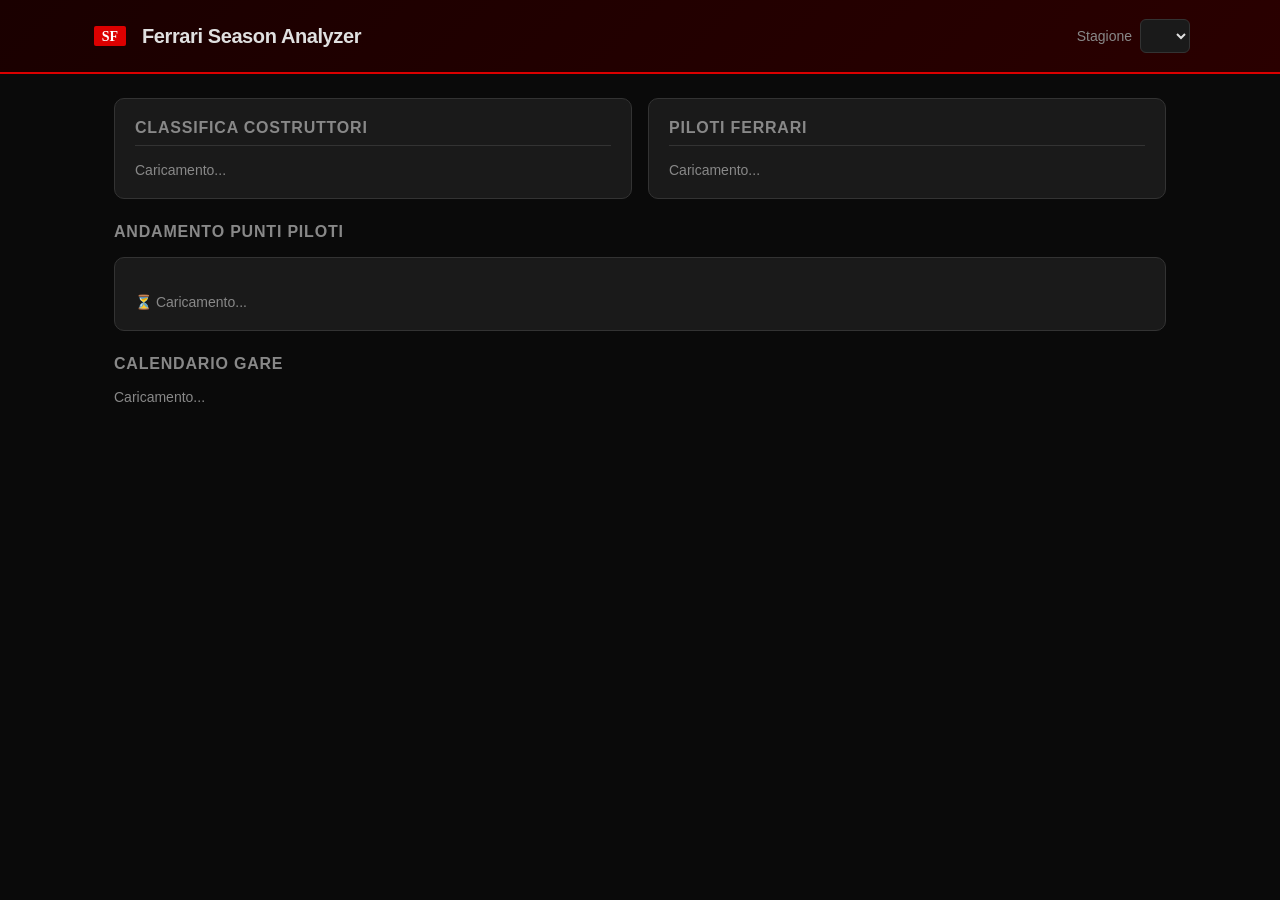
==== index.html @ 79edcafb "Add files via upload https://websim.com/@Vero2003/ferrari-season-analyzer-3" ====
<!DOCTYPE html>
<html lang="it">
<head>
<meta charset="UTF-8">
<meta name="viewport" content="width=device-width, initial-scale=1.0">
<title>Ferrari Season Analyzer</title>
<link rel="stylesheet" href="styles.css">
</head>
<body>

<header>
  <div class="header-content">
    <div class="logo">
      <svg viewBox="0 0 40 40" width="40" height="40">
        <rect x="4" y="10" width="32" height="20" rx="2" fill="#DC0000"/>
        <text x="20" y="25" text-anchor="middle" font-size="14" font-weight="bold" fill="#FFF" font-family="serif">SF</text>
      </svg>
      <h1>Ferrari Season Analyzer</h1>
    </div>
    <div class="year-selector">
      <label for="year">Stagione</label>
      <select id="year"></select>
    </div>
  </div>
</header>

<main>
  <section id="overview">
    <div class="card">
      <h2>Classifica Costruttori</h2>
      <div id="constructor-standings"><p class="loading">Caricamento...</p></div>
    </div>
    <div class="card">
      <h2>Piloti Ferrari</h2>
      <div id="ferrari-drivers"><p class="loading">Caricamento...</p></div>
    </div>
  </section>

  <section id="chart-section">
    <h2>Andamento Punti Piloti</h2>
    <div class="card chart-card">
      <div id="chart-legend"></div>
      <div id="points-chart"><p class="loading">⏳ Caricamento...</p></div>
    </div>
  </section>

  <section id="calendar">
    <h2>Calendario Gare</h2>
    <div id="race-list"><p class="loading">Caricamento...</p></div>
  </section>
</main>

<div id="modal" class="modal hidden">
  <div class="modal-content">
    <button class="modal-close" id="modal-close">&times;</button>
    <div id="modal-body"></div>
  </div>
</div>

<script type="module" src="app.js"></script>
</body>
</html>
---- styles.css ----
*, *::before, *::after {
  box-sizing: border-box;
  margin: 0;
  padding: 0;
}

:root {
  --ferrari-red: #DC0000;
  --ferrari-dark: #8B0000;
  --ferrari-gold: #FFD700;
  --bg: #0a0a0a;
  --bg-card: #1a1a1a;
  --bg-card-hover: #222;
  --text: #e0e0e0;
  --text-muted: #888;
  --border: #333;
}

body {
  font-family: -apple-system, BlinkMacSystemFont, 'Segoe UI', Roboto, sans-serif;
  background: var(--bg);
  color: var(--text);
  min-height: 100vh;
}

header {
  background: linear-gradient(135deg, #1a0000 0%, #2a0000 100%);
  border-bottom: 2px solid var(--ferrari-red);
  padding: 1rem 1.5rem;
  position: sticky;
  top: 0;
  z-index: 100;
}

.header-content {
  max-width: 1100px;
  margin: 0 auto;
  display: flex;
  align-items: center;
  justify-content: space-between;
  gap: 1rem;
}

.logo {
  display: flex;
  align-items: center;
  gap: 0.75rem;
}

.logo h1 {
  font-size: 1.25rem;
  font-weight: 700;
  letter-spacing: -0.02em;
}

.year-selector {
  display: flex;
  align-items: center;
  gap: 0.5rem;
}

.year-selector label {
  font-size: 0.875rem;
  color: var(--text-muted);
}

.year-selector select {
  background: var(--bg-card);
  color: var(--text);
  border: 1px solid var(--border);
  border-radius: 6px;
  padding: 0.4rem 1rem 0.4rem 0.75rem;
  font-size: 1rem;
  cursor: pointer;
  outline: none;
}

.year-selector select:focus {
  border-color: var(--ferrari-red);
}

main {
  max-width: 1100px;
  margin: 0 auto;
  padding: 1.5rem;
}

#overview {
  display: grid;
  grid-template-columns: 1fr 1fr;
  gap: 1rem;
  margin-bottom: 1.5rem;
}

.card {
  background: var(--bg-card);
  border: 1px solid var(--border);
  border-radius: 10px;
  padding: 1.25rem;
}

.card h2 {
  font-size: 1rem;
  font-weight: 600;
  color: var(--text-muted);
  text-transform: uppercase;
  letter-spacing: 0.05em;
  margin-bottom: 1rem;
  padding-bottom: 0.5rem;
  border-bottom: 1px solid var(--border);
}

.loading {
  color: var(--text-muted);
  font-size: 0.875rem;
}

.constructor-list {
  display: flex;
  flex-direction: column;
  gap: 0.4rem;
}

.constructor-row {
  display: flex;
  align-items: center;
  justify-content: space-between;
  padding: 0.4rem 0.5rem;
  border-radius: 6px;
  font-size: 0.875rem;
}

.constructor-row.ferrari {
  background: rgba(220, 0, 0, 0.12);
  border: 1px solid rgba(220, 0, 0, 0.3);
  font-weight: 600;
}

.constructor-pos {
  color: var(--text-muted);
  min-width: 1.5rem;
}

.constructor-name {
  flex: 1;
  margin-left: 0.5rem;
}

.constructor-pts {
  font-weight: 600;
  color: var(--ferrari-gold);
}

.driver-card {
  display: flex;
  align-items: center;
  gap: 0.75rem;
  padding: 0.75rem;
  background: rgba(220, 0, 0, 0.08);
  border: 1px solid rgba(220, 0, 0, 0.2);
  border-radius: 8px;
  margin-bottom: 0.5rem;
}

.driver-card:last-child {
  margin-bottom: 0;
}

.driver-number {
  width: 32px;
  height: 32px;
  display: flex;
  align-items: center;
  justify-content: center;
  background: var(--ferrari-red);
  color: #fff;
  font-weight: 700;
  font-size: 0.875rem;
  border-radius: 50%;
  flex-shrink: 0;
}

.driver-info {
  flex: 1;
}

.driver-name {
  font-weight: 600;
  font-size: 0.9375rem;
}

.driver-stat {
  font-size: 0.8125rem;
  color: var(--text-muted);
}

.driver-pts {
  font-weight: 700;
  color: var(--ferrari-gold);
  font-size: 1.125rem;
}

#chart-section {
  margin-bottom: 1.5rem;
}

#chart-section h2 {
  font-size: 1rem;
  font-weight: 600;
  color: var(--text-muted);
  text-transform: uppercase;
  letter-spacing: 0.05em;
  margin-bottom: 1rem;
}

.chart-card {
  overflow-x: auto;
}

#chart-legend {
  display: flex;
  flex-wrap: wrap;
  gap: 0.4rem 1.25rem;
  margin-bottom: 1rem;
}

.legend-item {
  display: inline-flex;
  align-items: center;
  gap: 0.45rem;
  font-size: 0.8125rem;
  white-space: nowrap;
}

.legend-swatch {
  width: 14px;
  height: 14px;
  border-radius: 3px;
  flex-shrink: 0;
}

.legend-name {
  font-weight: 600;
}

.legend-name.ferrari {
  color: var(--ferrari-gold);
}

.legend-pts {
  color: var(--text-muted);
  font-size: 0.75rem;
}

.chart {
  display: block;
  width: 100%;
  height: auto;
  min-width: 420px;
}

.grid-line {
  stroke: var(--border);
  stroke-width: 1;
  stroke-dasharray: 3 3;
}

.axis-line {
  stroke: var(--border);
  stroke-width: 1;
}

.axis-label {
  fill: var(--text-muted);
  font-size: 11px;
}

.line-ferrari {
  filter: drop-shadow(0 0 6px rgba(220, 0, 0, 0.45));
}

.chart-caption {
  font-size: 0.75rem;
  color: var(--text-muted);
  margin-top: 0.5rem;
}

#calendar h2 {
  font-size: 1rem;
  font-weight: 600;
  color: var(--text-muted);
  text-transform: uppercase;
  letter-spacing: 0.05em;
  margin-bottom: 1rem;
}

.race-grid {
  display: grid;
  grid-template-columns: repeat(auto-fill, minmax(320px, 1fr));
  gap: 0.75rem;
}

.race-card {
  background: var(--bg-card);
  border: 1px solid var(--border);
  border-radius: 10px;
  padding: 1rem;
  cursor: pointer;
  transition: all 0.15s ease;
}

.race-card:hover {
  background: var(--bg-card-hover);
  border-color: var(--ferrari-red);
  transform: translateY(-1px);
}

.race-card.race-past {
  border-left: 3px solid var(--ferrari-red);
}

.race-card.race-upcoming {
  opacity: 0.65;
  cursor: default;
}

.race-card.race-upcoming:hover {
  transform: none;
  border-color: var(--border);
}

.progress-bar-container {
  display: flex;
  align-items: center;
  gap: 0.75rem;
  margin-bottom: 1.25rem;
}

.progress-bar {
  flex: 1;
  height: 6px;
  background: var(--border);
  border-radius: 3px;
  overflow: hidden;
}

.progress-fill {
  height: 100%;
  background: var(--ferrari-red);
  border-radius: 3px;
  transition: width 0.3s ease;
}

.progress-label {
  font-size: 0.8125rem;
  color: var(--text-muted);
  white-space: nowrap;
  font-weight: 600;
}

.section-label {
  font-size: 0.9375rem;
  font-weight: 700;
  margin-bottom: 0.75rem;
  padding: 0.5rem 0.75rem;
  border-radius: 6px;
}

.section-past {
  color: #4ade80;
  background: rgba(74, 222, 128, 0.08);
}

.section-upcoming {
  color: var(--text-muted);
  background: rgba(136, 136, 136, 0.08);
}

.race-round {
  font-size: 0.75rem;
  color: var(--text-muted);
  font-weight: 600;
  text-transform: uppercase;
  letter-spacing: 0.05em;
}

.race-name {
  font-size: 1rem;
  font-weight: 600;
  margin: 0.25rem 0;
}

.race-location {
  font-size: 0.8125rem;
  color: var(--text-muted);
}

.race-date {
  font-size: 0.75rem;
  color: var(--text-muted);
  margin-top: 0.25rem;
}

.sprint-badge {
  display: inline-block;
  font-size: 0.625rem;
  font-weight: 700;
  text-transform: uppercase;
  letter-spacing: 0.08em;
  background: var(--ferrari-red);
  color: #fff;
  padding: 0.1rem 0.45rem;
  border-radius: 3px;
  margin-left: 0.4rem;
  vertical-align: middle;
}



/* Modal */
.modal {
  position: fixed;
  inset: 0;
  background: rgba(0, 0, 0, 0.8);
  display: flex;
  align-items: center;
  justify-content: center;
  z-index: 200;
  padding: 1rem;
}

.modal.hidden {
  display: none;
}

.modal-content {
  background: var(--bg-card);
  border: 1px solid var(--border);
  border-radius: 12px;
  max-width: 700px;
  width: 100%;
  max-height: 80vh;
  overflow-y: auto;
  padding: 1.5rem;
  position: relative;
}

.modal-close {
  position: absolute;
  top: 0.75rem;
  right: 1rem;
  background: none;
  border: none;
  color: var(--text-muted);
  font-size: 1.5rem;
  cursor: pointer;
  line-height: 1;
}

.modal-close:hover {
  color: var(--text);
}

.modal h2 {
  font-size: 1.25rem;
  margin-bottom: 0.25rem;
}

.modal .race-meta {
  font-size: 0.8125rem;
  color: var(--text-muted);
  margin-bottom: 1.25rem;
}

.session-tabs {
  display: flex;
  gap: 0.5rem;
  margin-bottom: 1rem;
  flex-wrap: wrap;
}

.session-tab {
  padding: 0.4rem 1rem;
  border: 1px solid var(--border);
  border-radius: 6px;
  background: transparent;
  color: var(--text-muted);
  cursor: pointer;
  font-size: 0.8125rem;
  transition: all 0.15s;
}

.session-tab:hover {
  border-color: var(--ferrari-red);
  color: var(--text);
}

.session-tab.active {
  background: var(--ferrari-red);
  border-color: var(--ferrari-red);
  color: #fff;
}

.result-table {
  width: 100%;
  border-collapse: collapse;
  font-size: 0.8125rem;
}

.result-table th {
  text-align: left;
  padding: 0.4rem 0.5rem;
  color: var(--text-muted);
  font-weight: 600;
  border-bottom: 1px solid var(--border);
}

.result-table td {
  padding: 0.4rem 0.5rem;
  border-bottom: 1px solid #222;
}

.result-table tr.ferrari-row {
  background: rgba(220, 0, 0, 0.1);
  font-weight: 600;
}

.result-table tr.ferrari-row td {
  border-bottom-color: rgba(220, 0, 0, 0.2);
}

.podium {
  color: var(--ferrari-gold);
  font-weight: 700;
}

.status-badge {
  font-weight: 700;
  font-size: 0.7rem;
  letter-spacing: 0.04em;
}

.status-dnf {
  color: #f87171;
}

.status-dsq {
  color: #fb923c;
}

.status-dns {
  color: #a78bfa;
}

.status-wdn {
  color: #a78bfa;
}

.status-exc {
  color: #fb923c;
}

@media (max-width: 700px) {
  .header-content {
    flex-direction: column;
    align-items: flex-start;
  }
  #overview {
    grid-template-columns: 1fr;
  }
  .race-grid {
    grid-template-columns: 1fr;
  }
}
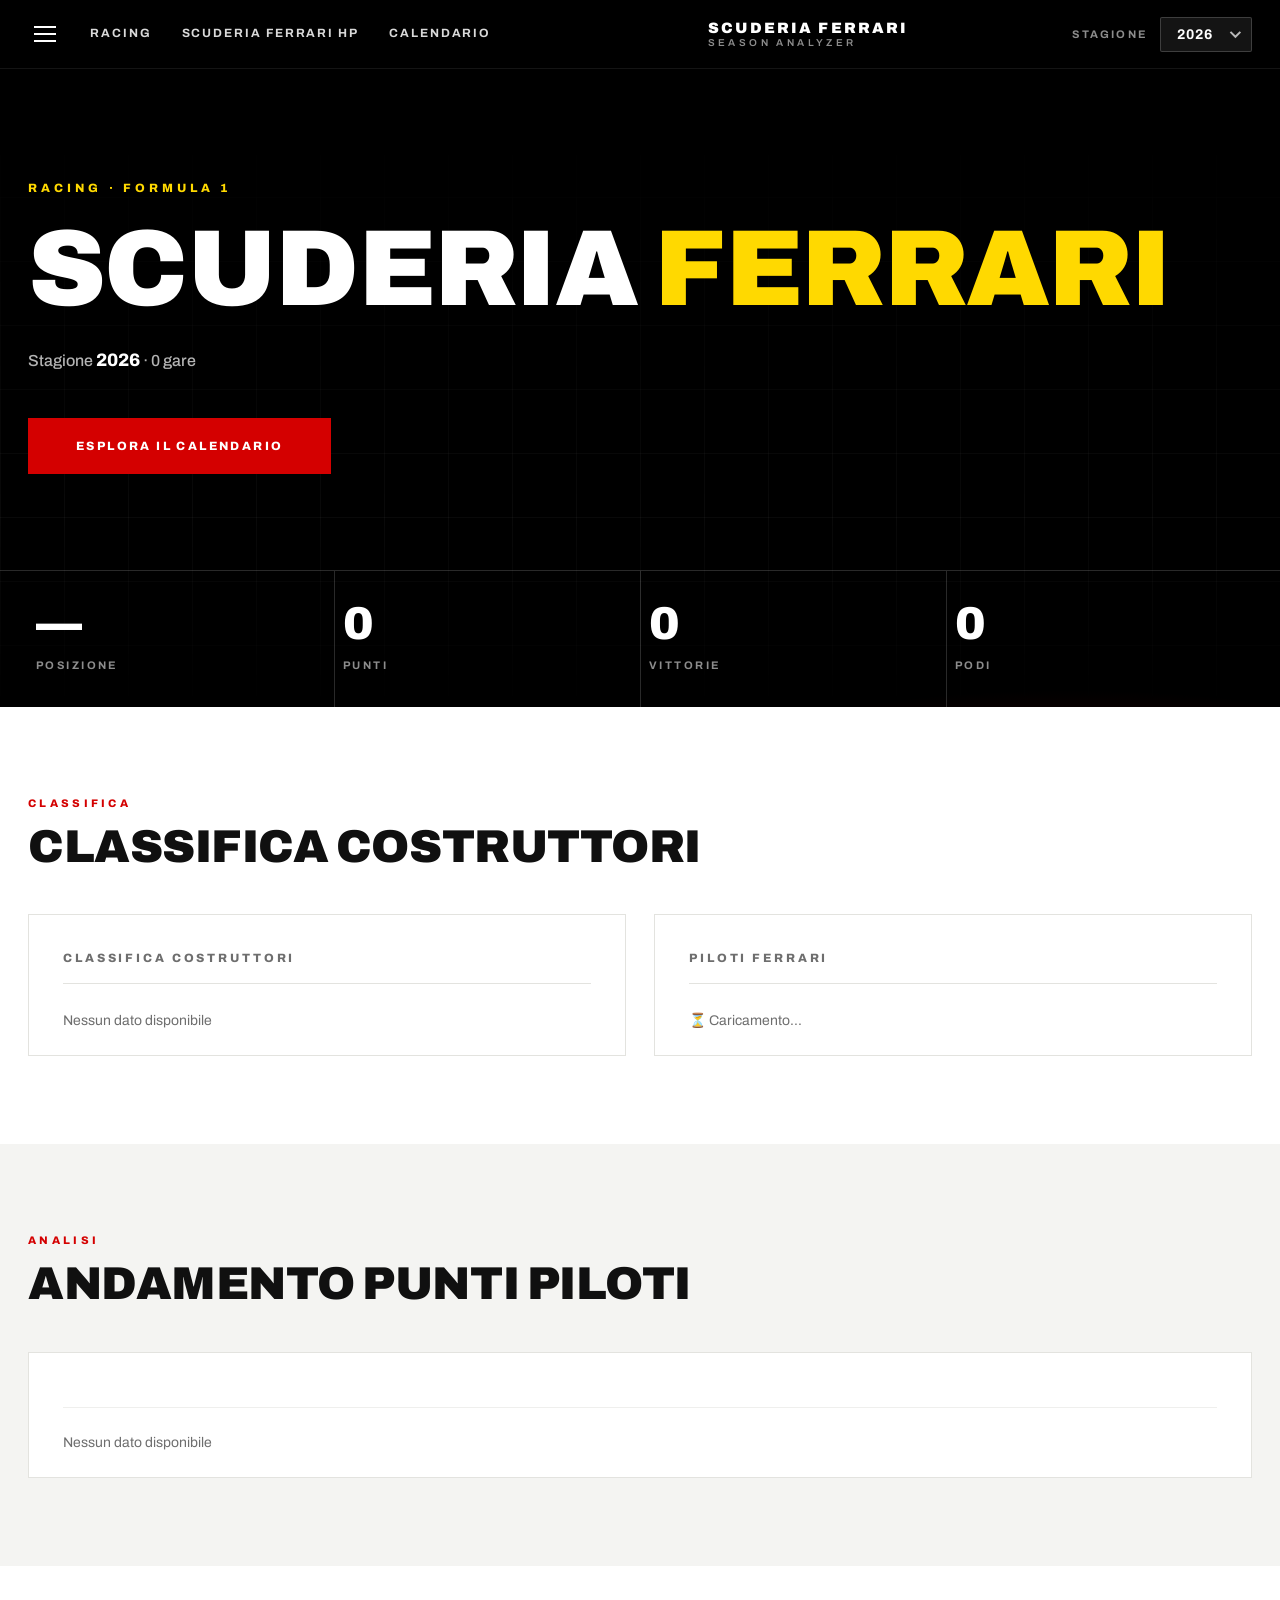
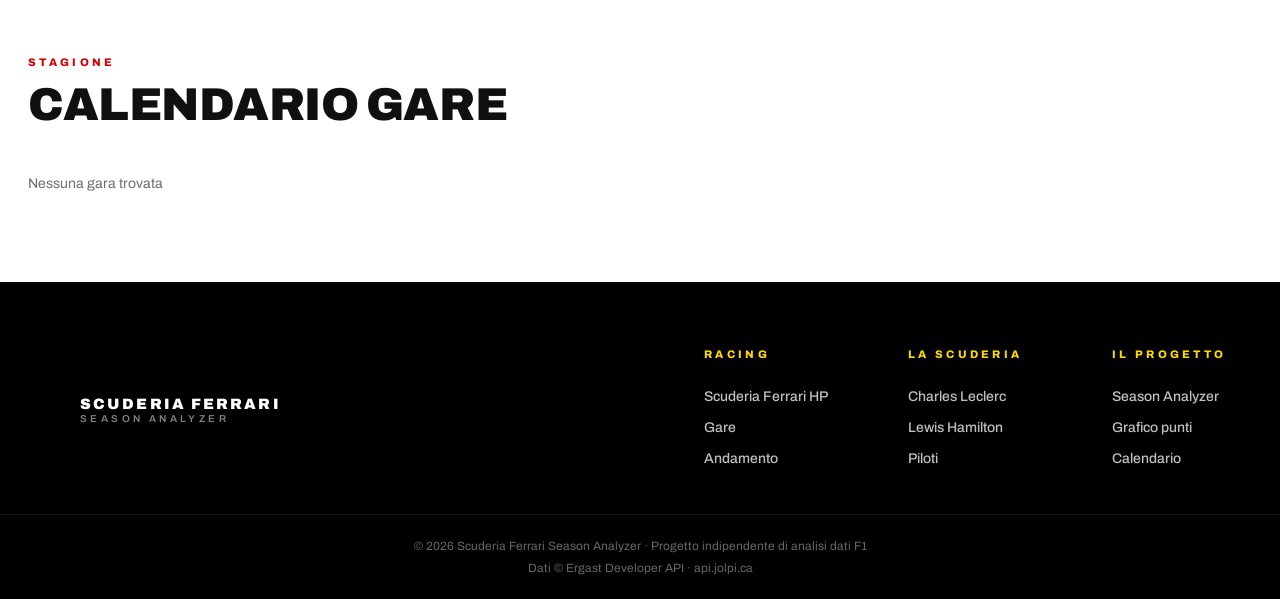
==== commit 5d6bee64: "reso simi al sito ufficiale ferrari - devo capire perchè non và il logo svg" ====
--- a/index.html
+++ b/index.html
@@ -1,54 +1,172 @@
 <!DOCTYPE html>
 <html lang="it">
 <head>
-<meta charset="UTF-8">
-<meta name="viewport" content="width=device-width, initial-scale=1.0">
-<title>Ferrari Season Analyzer</title>
-<link rel="stylesheet" href="styles.css">
+  <meta charset="UTF-8">
+  <meta name="viewport" content="width=device-width, initial-scale=1.0">
+  <title>Ferrari Season Analyzer</title>
+  <link rel="icon" type="image/svg+xml" href="assets/logo.svg">
+  <link rel="preconnect" href="https://fonts.googleapis.com">
+  <link rel="preconnect" href="https://fonts.gstatic.com" crossorigin>
+  <link href="https://fonts.googleapis.com/css2?family=Archivo:wght@400;500;600;700;800;900&display=swap" rel="stylesheet">
+  <link rel="stylesheet" href="styles.css">
 </head>
 <body>
 
-<header>
-  <div class="header-content">
-    <div class="logo">
-      <svg viewBox="0 0 40 40" width="40" height="40">
-        <rect x="4" y="10" width="32" height="20" rx="2" fill="#DC0000"/>
-        <text x="20" y="25" text-anchor="middle" font-size="14" font-weight="bold" fill="#FFF" font-family="serif">SF</text>
-      </svg>
-      <h1>Ferrari Season Analyzer</h1>
+<header class="site-header">
+  <div class="header-inner">
+    <button class="hamburger" id="menu-toggle" aria-label="Apri il menu" aria-expanded="false">
+      <span></span><span></span><span></span>
+    </button>
+
+    <nav class="nav-links" aria-label="Navigazione principale">
+      <a href="#standings" class="nav-link" data-mega="true">Racing</a>
+      <a href="#chart" class="nav-link">Scuderia Ferrari HP</a>
+      <a href="#calendar" class="nav-link">Calendario</a>
+    </nav>
+
+    <a class="brand" href="#top" aria-label="Ferrari Season Analyzer">
+      <span class="brand-shield">
+        <img src="assets/logo-white.svg" alt="">
+      </span>
+      <span class="brand-text">
+        <span class="brand-name">Scuderia Ferrari</span>
+        <span class="brand-sub">Season Analyzer</span>
+      </span>
+    </a>
+
+    <div class="header-actions">
+      <label class="year-select" for="year">
+        <span class="year-label">Stagione</span>
+        <span class="select-wrap">
+          <select id="year" aria-label="Seleziona la stagione"></select>
+        </span>
+      </label>
     </div>
-    <div class="year-selector">
-      <label for="year">Stagione</label>
-      <select id="year"></select>
+  </div>
+
+  <div class="mega-menu" id="mega-menu" aria-hidden="true">
+    <div class="mega-inner">
+      <div class="mega-col">
+        <h5 class="mega-title">Racing</h5>
+        <a href="#standings" class="mega-link">Scuderia Ferrari HP</a>
+        <a href="#standings" class="mega-link">Charles Leclerc</a>
+        <a href="#standings" class="mega-link">Lewis Hamilton</a>
+        <a href="#calendar" class="mega-link">Gare</a>
+        <a href="#chart" class="mega-link">Andamento punti</a>
+      </div>
+      <div class="mega-col">
+        <h5 class="mega-title">Analisi Stagione</h5>
+        <a href="#standings" class="mega-link">Classifica Costruttori</a>
+        <a href="#standings" class="mega-link">Piloti</a>
+        <a href="#chart" class="mega-link">Punti per round</a>
+        <a href="#calendar" class="mega-link">Calendario gare</a>
+      </div>
+      <div class="mega-col">
+        <h5 class="mega-title">La Scuderia</h5>
+        <a href="#top" class="mega-link">Storia</a>
+        <a href="#top" class="mega-link">News</a>
+        <a href="#top" class="mega-link">Media Gallery</a>
+        <a href="#top" class="mega-link">Partner</a>
+      </div>
     </div>
   </div>
 </header>
 
-<main>
-  <section id="overview">
-    <div class="card">
-      <h2>Classifica Costruttori</h2>
-      <div id="constructor-standings"><p class="loading">Caricamento...</p></div>
+<main id="top">
+  <section class="hero">
+    <div class="hero-bg" aria-hidden="true">
+      <div class="hero-glow"></div>
+      <div class="hero-grid"></div>
     </div>
-    <div class="card">
-      <h2>Piloti Ferrari</h2>
-      <div id="ferrari-drivers"><p class="loading">Caricamento...</p></div>
+    <div class="hero-content">
+      <p class="hero-pretitle">Racing · Formula 1</p>
+      <h1 class="hero-title">Scuderia <span class="hero-accent">Ferrari</span></h1>
+      <p class="hero-sub">Stagione <span id="hero-year">—</span><span id="hero-meta"></span></p>
+      <a href="#calendar" class="hero-cta">Esplora il calendario</a>
+    </div>
+    <div class="hero-stats" id="hero-stats"></div>
+  </section>
+
+  <section id="standings" class="section">
+    <div class="content">
+      <div class="section-head">
+        <p class="eyebrow">Classifica</p>
+        <h2>Classifica Costruttori</h2>
+      </div>
+      <div class="cards">
+        <div class="card">
+          <h3 class="card-title">Classifica Costruttori</h3>
+          <div id="constructor-standings"><p class="loading">Caricamento...</p></div>
+        </div>
+        <div class="card">
+          <h3 class="card-title">Piloti Ferrari</h3>
+          <div id="ferrari-drivers"><p class="loading">Caricamento...</p></div>
+        </div>
+      </div>
     </div>
   </section>
 
-  <section id="chart-section">
-    <h2>Andamento Punti Piloti</h2>
-    <div class="card chart-card">
-      <div id="chart-legend"></div>
-      <div id="points-chart"><p class="loading">⏳ Caricamento...</p></div>
+  <section id="chart" class="section section-alt">
+    <div class="content">
+      <div class="section-head">
+        <p class="eyebrow">Analisi</p>
+        <h2>Andamento Punti Piloti</h2>
+      </div>
+      <div class="card chart-card">
+        <div id="chart-legend"></div>
+        <div id="points-chart"><p class="loading">Caricamento...</p></div>
+      </div>
     </div>
   </section>
 
-  <section id="calendar">
-    <h2>Calendario Gare</h2>
-    <div id="race-list"><p class="loading">Caricamento...</p></div>
+  <section id="calendar" class="section">
+    <div class="content">
+      <div class="section-head">
+        <p class="eyebrow">Stagione</p>
+        <h2>Calendario Gare</h2>
+      </div>
+      <div id="race-list"><p class="loading">Caricamento...</p></div>
+    </div>
   </section>
 </main>
+
+<footer class="site-footer">
+  <div class="footer-inner">
+    <a class="footer-brand" href="#top" aria-label="Ferrari Season Analyzer">
+      <span class="brand-shield">
+        <img src="assets/logo-white.svg" alt="">
+      </span>
+      <span class="brand-text">
+        <span class="brand-name">Scuderia Ferrari</span>
+        <span class="brand-sub">Season Analyzer</span>
+      </span>
+    </a>
+    <div class="footer-cols">
+      <div class="footer-col">
+        <h5 class="footer-title">Racing</h5>
+        <a href="#standings" class="footer-link">Scuderia Ferrari HP</a>
+        <a href="#calendar" class="footer-link">Gare</a>
+        <a href="#chart" class="footer-link">Andamento</a>
+      </div>
+      <div class="footer-col">
+        <h5 class="footer-title">La Scuderia</h5>
+        <a href="#standings" class="footer-link">Charles Leclerc</a>
+        <a href="#standings" class="footer-link">Lewis Hamilton</a>
+        <a href="#standings" class="footer-link">Piloti</a>
+      </div>
+      <div class="footer-col">
+        <h5 class="footer-title">Il Progetto</h5>
+        <a href="#top" class="footer-link">Season Analyzer</a>
+        <a href="#chart" class="footer-link">Grafico punti</a>
+        <a href="#calendar" class="footer-link">Calendario</a>
+      </div>
+    </div>
+  </div>
+  <div class="footer-legal">
+    <p>© 2026 Scuderia Ferrari Season Analyzer · Progetto indipendente di analisi dati F1</p>
+    <p>Dati © Ergast Developer API · api.jolpi.ca</p>
+  </div>
+</footer>
 
 <div id="modal" class="modal hidden">
   <div class="modal-content">
--- a/styles.css
+++ b/styles.css
@@ -5,213 +5,608 @@
 }
 
 :root {
-  --ferrari-red: #DC0000;
-  --ferrari-dark: #8B0000;
-  --ferrari-gold: #FFD700;
-  --bg: #0a0a0a;
-  --bg-card: #1a1a1a;
-  --bg-card-hover: #222;
-  --text: #e0e0e0;
-  --text-muted: #888;
-  --border: #333;
+  --ferrari-red: #D40000;
+  --ferrari-red-dark: #A30000;
+  --ferrari-yellow: #FFD900;
+  --ferrari-gold: #C89700;
+  --ink: #101010;
+  --muted: #6E6E6E;
+  --border: #E3E3DF;
+  --border-soft: #EFEFED;
+  --bg: #FFFFFF;
+  --bg-soft: #F4F4F2;
+  --bg-dark: #000000;
+}
+
+html {
+  scroll-behavior: smooth;
 }
 
 body {
-  font-family: -apple-system, BlinkMacSystemFont, 'Segoe UI', Roboto, sans-serif;
+  font-family: 'Archivo', 'Helvetica Neue', Arial, sans-serif;
   background: var(--bg);
-  color: var(--text);
-  min-height: 100vh;
-}
-
-header {
-  background: linear-gradient(135deg, #1a0000 0%, #2a0000 100%);
-  border-bottom: 2px solid var(--ferrari-red);
-  padding: 1rem 1.5rem;
+  color: var(--ink);
+  line-height: 1.5;
+  -webkit-font-smoothing: antialiased;
+}
+
+section[id] {
+  scroll-margin-top: 76px;
+}
+
+a {
+  color: inherit;
+  text-decoration: none;
+}
+
+img {
+  max-width: 100%;
+  display: block;
+}
+
+/* ============ HEADER ============ */
+
+.site-header {
+  background: var(--bg-dark);
+  color: #fff;
   position: sticky;
   top: 0;
-  z-index: 100;
-}
-
-.header-content {
-  max-width: 1100px;
+  z-index: 500;
+  border-bottom: 1px solid rgba(255, 255, 255, 0.08);
+}
+
+.header-inner {
+  max-width: 1480px;
   margin: 0 auto;
-  display: flex;
-  align-items: center;
-  justify-content: space-between;
-  gap: 1rem;
-}
-
-.logo {
-  display: flex;
-  align-items: center;
-  gap: 0.75rem;
-}
-
-.logo h1 {
-  font-size: 1.25rem;
+  padding: 0 28px;
+  height: 68px;
+  display: flex;
+  align-items: center;
+  gap: 28px;
+}
+
+.hamburger {
+  display: flex;
+  flex-direction: column;
+  justify-content: center;
+  gap: 5px;
+  background: none;
+  border: 0;
+  cursor: pointer;
+  padding: 10px 6px;
+}
+
+.hamburger span {
+  display: block;
+  width: 22px;
+  height: 2px;
+  background: #fff;
+  transition: transform 0.2s ease, opacity 0.2s ease;
+}
+
+.hamburger:hover span {
+  background: var(--ferrari-yellow);
+}
+
+.hamburger.open span:nth-child(1) {
+  transform: translateY(7px) rotate(45deg);
+}
+
+.hamburger.open span:nth-child(2) {
+  opacity: 0;
+}
+
+.hamburger.open span:nth-child(3) {
+  transform: translateY(-7px) rotate(-45deg);
+}
+
+.nav-links {
+  display: flex;
+  gap: 30px;
+}
+
+.nav-link {
+  font-size: 12px;
   font-weight: 700;
-  letter-spacing: -0.02em;
-}
-
-.year-selector {
-  display: flex;
-  align-items: center;
-  gap: 0.5rem;
-}
-
-.year-selector label {
-  font-size: 0.875rem;
-  color: var(--text-muted);
-}
-
-.year-selector select {
-  background: var(--bg-card);
-  color: var(--text);
-  border: 1px solid var(--border);
-  border-radius: 6px;
-  padding: 0.4rem 1rem 0.4rem 0.75rem;
-  font-size: 1rem;
+  letter-spacing: 0.16em;
+  text-transform: uppercase;
+  color: rgba(255, 255, 255, 0.85);
+  padding: 8px 0;
+  border-bottom: 2px solid transparent;
+  transition: color 0.15s ease, border-color 0.15s ease;
+}
+
+.nav-link:hover {
+  color: var(--ferrari-yellow);
+}
+
+.brand {
+  flex: 1;
+  display: flex;
+  align-items: center;
+  justify-content: center;
+  gap: 14px;
+}
+
+.brand-shield {
+  display: inline-flex;
+  align-items: center;
+  justify-content: center;
+  width: 38px;
+  height: 54px;
+  flex-shrink: 0;
+}
+
+.brand-shield img {
+  width: 100%;
+  height: auto;
+}
+
+.brand-text {
+  display: flex;
+  flex-direction: column;
+  line-height: 1.1;
+}
+
+.brand-name {
+  font-size: 15px;
+  font-weight: 900;
+  letter-spacing: 0.14em;
+  text-transform: uppercase;
+}
+
+.brand-sub {
+  font-size: 10px;
+  font-weight: 600;
+  letter-spacing: 0.34em;
+  text-transform: uppercase;
+  color: rgba(255, 255, 255, 0.55);
+}
+
+.header-actions {
+  display: flex;
+  align-items: center;
+}
+
+.year-select {
+  display: flex;
+  align-items: center;
+  gap: 12px;
+}
+
+.year-label {
+  font-size: 11px;
+  font-weight: 700;
+  letter-spacing: 0.2em;
+  text-transform: uppercase;
+  color: rgba(255, 255, 255, 0.55);
+}
+
+.select-wrap {
+  position: relative;
+  display: flex;
+  align-items: center;
+}
+
+.select-wrap::after {
+  content: '';
+  position: absolute;
+  right: 14px;
+  width: 8px;
+  height: 8px;
+  border-right: 2px solid rgba(255, 255, 255, 0.7);
+  border-bottom: 2px solid rgba(255, 255, 255, 0.7);
+  transform: rotate(45deg) translateY(-2px);
+  pointer-events: none;
+}
+
+.year-select select {
+  appearance: none;
+  -webkit-appearance: none;
+  background: #141414;
+  color: #fff;
+  border: 1px solid rgba(255, 255, 255, 0.18);
+  border-radius: 2px;
+  padding: 9px 38px 9px 16px;
+  font-family: inherit;
+  font-size: 14px;
+  font-weight: 700;
+  letter-spacing: 0.06em;
   cursor: pointer;
   outline: none;
-}
-
-.year-selector select:focus {
+  transition: border-color 0.15s ease;
+}
+
+.year-select select:hover,
+.year-select select:focus {
   border-color: var(--ferrari-red);
 }
 
-main {
-  max-width: 1100px;
+.year-select option {
+  background: #141414;
+  color: #fff;
+}
+
+/* ============ MEGA MENU ============ */
+
+.mega-menu {
+  position: absolute;
+  top: 100%;
+  left: 0;
+  right: 0;
+  background: var(--bg-dark);
+  border-top: 1px solid rgba(255, 255, 255, 0.08);
+  display: none;
+  padding-bottom: 8px;
+}
+
+.mega-menu.open {
+  display: block;
+  animation: megaIn 0.18s ease;
+}
+
+@keyframes megaIn {
+  from { opacity: 0; transform: translateY(-6px); }
+  to   { opacity: 1; transform: translateY(0); }
+}
+
+.mega-inner {
+  max-width: 1480px;
   margin: 0 auto;
-  padding: 1.5rem;
-}
-
-#overview {
+  padding: 34px 28px 30px;
+  display: grid;
+  grid-template-columns: repeat(3, 1fr);
+  gap: 48px;
+}
+
+.mega-title {
+  font-size: 11px;
+  font-weight: 800;
+  letter-spacing: 0.3em;
+  text-transform: uppercase;
+  color: var(--ferrari-yellow);
+  margin-bottom: 18px;
+  padding-bottom: 12px;
+  border-bottom: 1px solid rgba(255, 255, 255, 0.12);
+}
+
+.mega-link {
+  display: block;
+  font-size: 15px;
+  font-weight: 600;
+  color: rgba(255, 255, 255, 0.82);
+  padding: 7px 0;
+  transition: color 0.15s ease, padding-left 0.15s ease;
+}
+
+.mega-link:hover {
+  color: var(--ferrari-red);
+  padding-left: 6px;
+}
+
+/* ============ HERO ============ */
+
+.hero {
+  position: relative;
+  background: var(--bg-dark);
+  color: #fff;
+  overflow: hidden;
+}
+
+.hero-bg {
+  position: absolute;
+  inset: 0;
+  pointer-events: none;
+}
+
+.hero-glow {
+  position: absolute;
+  left: -10%;
+  right: -10%;
+  bottom: -30%;
+  height: 80%;
+  background:
+          radial-gradient(ellipse 70% 90% at 78% 115%, rgba(212, 0, 0, 0.55), transparent 62%),
+          radial-gradient(ellipse 55% 70% at 20% 130%, rgba(212, 0, 0, 0.28), transparent 60%);
+}
+
+.hero-grid {
+  position: absolute;
+  inset: 0;
+  background-image:
+          linear-gradient(rgba(255, 255, 255, 0.035) 1px, transparent 1px),
+          linear-gradient(90deg, rgba(255, 255, 255, 0.035) 1px, transparent 1px);
+  background-size: 64px 64px;
+  mask-image: linear-gradient(to bottom, transparent 10%, #000 70%, transparent 100%);
+  -webkit-mask-image: linear-gradient(to bottom, transparent 10%, #000 70%, transparent 100%);
+}
+
+.hero-content {
+  position: relative;
+  max-width: 1480px;
+  margin: 0 auto;
+  padding: 110px 28px 96px;
+}
+
+.hero-pretitle {
+  font-size: 12px;
+  font-weight: 800;
+  letter-spacing: 0.34em;
+  text-transform: uppercase;
+  color: var(--ferrari-yellow);
+  margin-bottom: 22px;
+}
+
+.hero-title {
+  font-size: clamp(48px, 8.5vw, 108px);
+  font-weight: 900;
+  text-transform: uppercase;
+  letter-spacing: -0.015em;
+  line-height: 0.94;
+}
+
+.hero-accent {
+  color: var(--ferrari-yellow);
+}
+
+.hero-sub {
+  margin-top: 26px;
+  font-size: 16px;
+  font-weight: 500;
+  color: rgba(255, 255, 255, 0.7);
+}
+
+.hero-sub #hero-year {
+  color: #fff;
+  font-weight: 800;
+  font-size: 18px;
+}
+
+.hero-cta {
+  display: inline-block;
+  margin-top: 44px;
+  background: var(--ferrari-red);
+  color: #fff;
+  padding: 17px 46px;
+  font-size: 12px;
+  font-weight: 800;
+  letter-spacing: 0.2em;
+  text-transform: uppercase;
+  border: 2px solid var(--ferrari-red);
+  transition: background 0.18s ease, color 0.18s ease, border-color 0.18s ease;
+}
+
+.hero-cta:hover {
+  background: transparent;
+  color: var(--ferrari-red);
+}
+
+.hero-stats {
+  position: relative;
+  max-width: 1480px;
+  margin: 0 auto;
+  padding: 0 28px;
+  display: grid;
+  grid-template-columns: repeat(4, 1fr);
+  border-top: 1px solid rgba(255, 255, 255, 0.16);
+}
+
+.stat {
+  padding: 30px 8px 34px;
+}
+
+.stat + .stat {
+  border-left: 1px solid rgba(255, 255, 255, 0.16);
+}
+
+.stat-value {
+  font-size: clamp(30px, 3.6vw, 46px);
+  font-weight: 900;
+  letter-spacing: -0.02em;
+  line-height: 1;
+}
+
+.stat-label {
+  margin-top: 10px;
+  font-size: 11px;
+  font-weight: 700;
+  letter-spacing: 0.22em;
+  text-transform: uppercase;
+  color: rgba(255, 255, 255, 0.55);
+}
+
+/* ============ SECTIONS ============ */
+
+.section {
+  padding: 88px 0;
+}
+
+.section-alt {
+  background: var(--bg-soft);
+}
+
+.content {
+  max-width: 1480px;
+  margin: 0 auto;
+  padding: 0 28px;
+}
+
+.section-head {
+  margin-bottom: 44px;
+}
+
+.eyebrow {
+  font-size: 11px;
+  font-weight: 800;
+  letter-spacing: 0.3em;
+  text-transform: uppercase;
+  color: var(--ferrari-red);
+  margin-bottom: 12px;
+}
+
+.section-head h2 {
+  font-size: clamp(28px, 4vw, 46px);
+  font-weight: 900;
+  text-transform: uppercase;
+  letter-spacing: -0.01em;
+  line-height: 1.02;
+}
+
+.cards {
   display: grid;
   grid-template-columns: 1fr 1fr;
-  gap: 1rem;
-  margin-bottom: 1.5rem;
+  gap: 28px;
 }
 
 .card {
-  background: var(--bg-card);
+  background: var(--bg);
   border: 1px solid var(--border);
-  border-radius: 10px;
-  padding: 1.25rem;
-}
-
-.card h2 {
-  font-size: 1rem;
-  font-weight: 600;
-  color: var(--text-muted);
-  text-transform: uppercase;
-  letter-spacing: 0.05em;
-  margin-bottom: 1rem;
-  padding-bottom: 0.5rem;
+  padding: 34px 34px 24px;
+}
+
+.card-title {
+  font-size: 12px;
+  font-weight: 800;
+  letter-spacing: 0.24em;
+  text-transform: uppercase;
+  color: var(--muted);
+  margin-bottom: 26px;
+  padding-bottom: 16px;
   border-bottom: 1px solid var(--border);
 }
 
 .loading {
-  color: var(--text-muted);
-  font-size: 0.875rem;
-}
+  color: var(--muted);
+  font-size: 14px;
+}
+
+/* ============ CONSTRUCTOR STANDINGS ============ */
 
 .constructor-list {
   display: flex;
   flex-direction: column;
-  gap: 0.4rem;
 }
 
 .constructor-row {
   display: flex;
-  align-items: center;
-  justify-content: space-between;
-  padding: 0.4rem 0.5rem;
-  border-radius: 6px;
-  font-size: 0.875rem;
+  align-items: baseline;
+  gap: 18px;
+  padding: 13px 6px;
+  font-size: 15px;
+  border-bottom: 1px solid var(--border-soft);
+}
+
+.constructor-row:last-child {
+  border-bottom: 0;
 }
 
 .constructor-row.ferrari {
-  background: rgba(220, 0, 0, 0.12);
-  border: 1px solid rgba(220, 0, 0, 0.3);
-  font-weight: 600;
+  position: relative;
+  background: rgba(212, 0, 0, 0.05);
+  margin: 0 -34px;
+  padding: 13px 34px;
+  border-bottom: 1px solid rgba(212, 0, 0, 0.08);
+}
+
+.constructor-row.ferrari::before {
+  content: '';
+  position: absolute;
+  left: 0;
+  top: 0;
+  bottom: 0;
+  width: 3px;
+  background: var(--ferrari-red);
 }
 
 .constructor-pos {
-  color: var(--text-muted);
-  min-width: 1.5rem;
+  font-weight: 800;
+  color: var(--muted);
+  min-width: 30px;
+  font-size: 14px;
 }
 
 .constructor-name {
   flex: 1;
-  margin-left: 0.5rem;
+  font-weight: 600;
+}
+
+.constructor-row.ferrari .constructor-name {
+  font-weight: 800;
 }
 
 .constructor-pts {
-  font-weight: 600;
-  color: var(--ferrari-gold);
-}
+  font-weight: 800;
+  font-size: 16px;
+}
+
+.constructor-row.ferrari .constructor-pts {
+  color: var(--ferrari-red);
+}
+
+/* ============ FERRARI DRIVERS ============ */
 
 .driver-card {
   display: flex;
   align-items: center;
-  gap: 0.75rem;
-  padding: 0.75rem;
-  background: rgba(220, 0, 0, 0.08);
-  border: 1px solid rgba(220, 0, 0, 0.2);
-  border-radius: 8px;
-  margin-bottom: 0.5rem;
+  gap: 20px;
+  padding: 18px 6px;
+  border-bottom: 1px solid var(--border-soft);
 }
 
 .driver-card:last-child {
-  margin-bottom: 0;
+  border-bottom: 0;
 }
 
 .driver-number {
-  width: 32px;
-  height: 32px;
+  width: 50px;
+  height: 50px;
   display: flex;
   align-items: center;
   justify-content: center;
-  background: var(--ferrari-red);
-  color: #fff;
-  font-weight: 700;
-  font-size: 0.875rem;
-  border-radius: 50%;
+  border: 2px solid var(--ink);
+  font-size: 18px;
+  font-weight: 900;
   flex-shrink: 0;
+  border-radius: 2px;
 }
 
 .driver-info {
   flex: 1;
+  min-width: 0;
 }
 
 .driver-name {
-  font-weight: 600;
-  font-size: 0.9375rem;
+  font-size: 21px;
+  font-weight: 900;
+  text-transform: uppercase;
+  letter-spacing: 0.01em;
+  white-space: nowrap;
+  overflow: hidden;
+  text-overflow: ellipsis;
 }
 
 .driver-stat {
-  font-size: 0.8125rem;
-  color: var(--text-muted);
+  font-size: 13px;
+  color: var(--muted);
+  margin-top: 3px;
 }
 
 .driver-pts {
+  font-size: 28px;
+  font-weight: 900;
+  letter-spacing: -0.02em;
+  margin-left: auto;
+  white-space: nowrap;
+}
+
+.driver-pts .driver-pts-unit {
+  font-size: 12px;
   font-weight: 700;
-  color: var(--ferrari-gold);
-  font-size: 1.125rem;
-}
-
-#chart-section {
-  margin-bottom: 1.5rem;
-}
-
-#chart-section h2 {
-  font-size: 1rem;
-  font-weight: 600;
-  color: var(--text-muted);
-  text-transform: uppercase;
-  letter-spacing: 0.05em;
-  margin-bottom: 1rem;
-}
+  color: var(--muted);
+  margin-left: 3px;
+}
+
+/* ============ CHART ============ */
 
 .chart-card {
   overflow-x: auto;
@@ -220,213 +615,293 @@
 #chart-legend {
   display: flex;
   flex-wrap: wrap;
-  gap: 0.4rem 1.25rem;
-  margin-bottom: 1rem;
+  gap: 10px 34px;
+  margin-bottom: 24px;
+  padding-bottom: 20px;
+  border-bottom: 1px solid var(--border-soft);
 }
 
 .legend-item {
   display: inline-flex;
   align-items: center;
-  gap: 0.45rem;
-  font-size: 0.8125rem;
+  gap: 10px;
+  font-size: 13px;
   white-space: nowrap;
 }
 
 .legend-swatch {
   width: 14px;
   height: 14px;
-  border-radius: 3px;
+  border-radius: 2px;
   flex-shrink: 0;
 }
 
 .legend-name {
-  font-weight: 600;
+  font-weight: 700;
 }
 
 .legend-name.ferrari {
-  color: var(--ferrari-gold);
+  color: var(--ferrari-red);
 }
 
 .legend-pts {
-  color: var(--text-muted);
-  font-size: 0.75rem;
+  color: var(--muted);
+  font-size: 12px;
 }
 
 .chart {
   display: block;
   width: 100%;
   height: auto;
-  min-width: 420px;
+  min-width: 520px;
 }
 
 .grid-line {
-  stroke: var(--border);
+  stroke: #E9E9E6;
   stroke-width: 1;
-  stroke-dasharray: 3 3;
+  stroke-dasharray: 3 4;
 }
 
 .axis-line {
-  stroke: var(--border);
+  stroke: #DCDCD8;
   stroke-width: 1;
 }
 
 .axis-label {
-  fill: var(--text-muted);
+  fill: var(--muted);
   font-size: 11px;
+  font-family: inherit;
 }
 
 .line-ferrari {
-  filter: drop-shadow(0 0 6px rgba(220, 0, 0, 0.45));
+  filter: drop-shadow(0 0 5px rgba(212, 0, 0, 0.35));
 }
 
 .chart-caption {
-  font-size: 0.75rem;
-  color: var(--text-muted);
-  margin-top: 0.5rem;
-}
-
-#calendar h2 {
-  font-size: 1rem;
-  font-weight: 600;
-  color: var(--text-muted);
-  text-transform: uppercase;
-  letter-spacing: 0.05em;
-  margin-bottom: 1rem;
-}
-
-.race-grid {
-  display: grid;
-  grid-template-columns: repeat(auto-fill, minmax(320px, 1fr));
-  gap: 0.75rem;
-}
-
-.race-card {
-  background: var(--bg-card);
-  border: 1px solid var(--border);
-  border-radius: 10px;
-  padding: 1rem;
-  cursor: pointer;
-  transition: all 0.15s ease;
-}
-
-.race-card:hover {
-  background: var(--bg-card-hover);
-  border-color: var(--ferrari-red);
-  transform: translateY(-1px);
-}
-
-.race-card.race-past {
-  border-left: 3px solid var(--ferrari-red);
-}
-
-.race-card.race-upcoming {
-  opacity: 0.65;
-  cursor: default;
-}
-
-.race-card.race-upcoming:hover {
-  transform: none;
-  border-color: var(--border);
-}
+  font-size: 12px;
+  color: var(--muted);
+  margin-top: 16px;
+  letter-spacing: 0.02em;
+}
+
+/* ============ CALENDAR ============ */
 
 .progress-bar-container {
   display: flex;
   align-items: center;
-  gap: 0.75rem;
-  margin-bottom: 1.25rem;
+  gap: 20px;
+  margin-bottom: 44px;
 }
 
 .progress-bar {
   flex: 1;
-  height: 6px;
+  height: 5px;
   background: var(--border);
-  border-radius: 3px;
   overflow: hidden;
 }
 
 .progress-fill {
   height: 100%;
   background: var(--ferrari-red);
-  border-radius: 3px;
-  transition: width 0.3s ease;
+  transition: width 0.4s ease;
 }
 
 .progress-label {
-  font-size: 0.8125rem;
-  color: var(--text-muted);
+  font-size: 13px;
+  font-weight: 800;
+  letter-spacing: 0.12em;
+  text-transform: uppercase;
+  color: var(--ink);
   white-space: nowrap;
-  font-weight: 600;
 }
 
 .section-label {
-  font-size: 0.9375rem;
+  display: flex;
+  align-items: center;
+  gap: 12px;
+  font-size: 12px;
+  font-weight: 800;
+  letter-spacing: 0.26em;
+  text-transform: uppercase;
+  margin-bottom: 26px;
+}
+
+.section-label::before {
+  content: '';
+  width: 10px;
+  height: 10px;
+  border-radius: 50%;
+  flex-shrink: 0;
+}
+
+.section-past {
+  color: var(--ink);
+}
+
+.section-past::before {
+  background: var(--ferrari-red);
+}
+
+.section-upcoming {
+  color: var(--muted);
+  margin-top: 44px;
+}
+
+.section-upcoming::before {
+  background: var(--border);
+}
+
+.race-grid {
+  display: grid;
+  grid-template-columns: repeat(auto-fill, minmax(330px, 1fr));
+  gap: 2px;
+  background: var(--border);
+  border: 1px solid var(--border);
+}
+
+.race-card {
+  background: var(--bg);
+  padding: 26px 28px;
+  cursor: pointer;
+  transition: background 0.15s ease, transform 0.15s ease;
+}
+
+.race-card:hover {
+  background: #FBFBF9;
+}
+
+.race-card.race-past:hover {
+  transform: translateY(-2px);
+}
+
+.race-card.race-upcoming {
+  cursor: default;
+  opacity: 0.55;
+}
+
+.race-round {
+  font-size: 11px;
   font-weight: 700;
-  margin-bottom: 0.75rem;
-  padding: 0.5rem 0.75rem;
-  border-radius: 6px;
-}
-
-.section-past {
-  color: #4ade80;
-  background: rgba(74, 222, 128, 0.08);
-}
-
-.section-upcoming {
-  color: var(--text-muted);
-  background: rgba(136, 136, 136, 0.08);
-}
-
-.race-round {
-  font-size: 0.75rem;
-  color: var(--text-muted);
-  font-weight: 600;
-  text-transform: uppercase;
-  letter-spacing: 0.05em;
+  letter-spacing: 0.24em;
+  text-transform: uppercase;
+  color: var(--muted);
+}
+
+.race-card.race-past .race-round {
+  color: var(--ferrari-red);
 }
 
 .race-name {
-  font-size: 1rem;
-  font-weight: 600;
-  margin: 0.25rem 0;
-}
-
-.race-location {
-  font-size: 0.8125rem;
-  color: var(--text-muted);
-}
-
-.race-date {
-  font-size: 0.75rem;
-  color: var(--text-muted);
-  margin-top: 0.25rem;
+  font-size: 18px;
+  font-weight: 800;
+  text-transform: uppercase;
+  letter-spacing: 0.01em;
+  margin: 12px 0 4px;
 }
 
 .sprint-badge {
   display: inline-block;
-  font-size: 0.625rem;
-  font-weight: 700;
-  text-transform: uppercase;
-  letter-spacing: 0.08em;
+  font-size: 10px;
+  font-weight: 800;
+  text-transform: uppercase;
+  letter-spacing: 0.12em;
   background: var(--ferrari-red);
   color: #fff;
-  padding: 0.1rem 0.45rem;
-  border-radius: 3px;
-  margin-left: 0.4rem;
-  vertical-align: middle;
-}
-
-
-
-/* Modal */
+  padding: 3px 8px;
+  border-radius: 2px;
+  margin-left: 8px;
+  vertical-align: 2px;
+}
+
+.race-location {
+  font-size: 13px;
+  color: var(--muted);
+}
+
+.race-date {
+  font-size: 12px;
+  color: var(--muted);
+  margin-top: 6px;
+}
+
+/* ============ FOOTER ============ */
+
+.site-footer {
+  background: var(--bg-dark);
+  color: #fff;
+}
+
+.footer-inner {
+  max-width: 1480px;
+  margin: 0 auto;
+  padding: 64px 28px 40px;
+  display: flex;
+  justify-content: space-between;
+  gap: 48px;
+  flex-wrap: wrap;
+}
+
+.footer-brand {
+  display: flex;
+  align-items: center;
+  gap: 14px;
+}
+
+.footer-brand .brand-sub {
+  color: rgba(255, 255, 255, 0.5);
+}
+
+.footer-cols {
+  display: grid;
+  grid-template-columns: repeat(3, minmax(140px, 1fr));
+  gap: 64px;
+}
+
+.footer-title {
+  font-size: 11px;
+  font-weight: 800;
+  letter-spacing: 0.3em;
+  text-transform: uppercase;
+  color: var(--ferrari-yellow);
+  margin-bottom: 18px;
+}
+
+.footer-link {
+  display: block;
+  font-size: 14px;
+  font-weight: 500;
+  color: rgba(255, 255, 255, 0.75);
+  padding: 5px 0;
+  transition: color 0.15s ease;
+}
+
+.footer-link:hover {
+  color: var(--ferrari-red);
+}
+
+.footer-legal {
+  border-top: 1px solid rgba(255, 255, 255, 0.1);
+  padding: 22px 28px;
+  text-align: center;
+  font-size: 12px;
+  color: rgba(255, 255, 255, 0.4);
+}
+
+.footer-legal p + p {
+  margin-top: 4px;
+}
+
+/* ============ MODAL ============ */
+
 .modal {
   position: fixed;
   inset: 0;
-  background: rgba(0, 0, 0, 0.8);
+  background: rgba(0, 0, 0, 0.78);
   display: flex;
   align-items: center;
   justify-content: center;
-  z-index: 200;
-  padding: 1rem;
+  z-index: 700;
+  padding: 24px;
 }
 
 .modal.hidden {
@@ -434,141 +909,252 @@
 }
 
 .modal-content {
-  background: var(--bg-card);
-  border: 1px solid var(--border);
-  border-radius: 12px;
-  max-width: 700px;
+  background: #fff;
+  color: var(--ink);
   width: 100%;
-  max-height: 80vh;
+  max-width: 780px;
+  max-height: 84vh;
   overflow-y: auto;
-  padding: 1.5rem;
   position: relative;
+  border-top: 4px solid var(--ferrari-red);
+  padding: 40px 44px 32px;
 }
 
 .modal-close {
   position: absolute;
-  top: 0.75rem;
-  right: 1rem;
+  top: 14px;
+  right: 20px;
   background: none;
-  border: none;
-  color: var(--text-muted);
-  font-size: 1.5rem;
+  border: 0;
+  color: var(--ink);
+  font-size: 30px;
+  font-weight: 300;
+  line-height: 1;
   cursor: pointer;
-  line-height: 1;
+  transition: color 0.15s ease;
 }
 
 .modal-close:hover {
-  color: var(--text);
+  color: var(--ferrari-red);
 }
 
 .modal h2 {
-  font-size: 1.25rem;
-  margin-bottom: 0.25rem;
+  font-size: clamp(22px, 3.4vw, 32px);
+  font-weight: 900;
+  text-transform: uppercase;
+  letter-spacing: -0.01em;
+  margin-bottom: 6px;
 }
 
 .modal .race-meta {
-  font-size: 0.8125rem;
-  color: var(--text-muted);
-  margin-bottom: 1.25rem;
+  font-size: 13px;
+  color: var(--muted);
+  margin-bottom: 26px;
 }
 
 .session-tabs {
   display: flex;
-  gap: 0.5rem;
-  margin-bottom: 1rem;
-  flex-wrap: wrap;
+  gap: 4px;
+  border-bottom: 1px solid var(--border);
+  margin-bottom: 20px;
 }
 
 .session-tab {
-  padding: 0.4rem 1rem;
-  border: 1px solid var(--border);
-  border-radius: 6px;
-  background: transparent;
-  color: var(--text-muted);
+  padding: 12px 20px;
+  background: none;
+  border: 0;
+  border-bottom: 2px solid transparent;
+  margin-bottom: -1px;
+  font-family: inherit;
+  font-size: 12px;
+  font-weight: 800;
+  letter-spacing: 0.16em;
+  text-transform: uppercase;
+  color: var(--muted);
   cursor: pointer;
-  font-size: 0.8125rem;
-  transition: all 0.15s;
+  transition: color 0.15s ease, border-color 0.15s ease;
 }
 
 .session-tab:hover {
-  border-color: var(--ferrari-red);
-  color: var(--text);
+  color: var(--ink);
 }
 
 .session-tab.active {
-  background: var(--ferrari-red);
-  border-color: var(--ferrari-red);
-  color: #fff;
+  color: var(--ink);
+  border-bottom-color: var(--ferrari-red);
 }
 
 .result-table {
   width: 100%;
   border-collapse: collapse;
-  font-size: 0.8125rem;
+  font-size: 14px;
 }
 
 .result-table th {
   text-align: left;
-  padding: 0.4rem 0.5rem;
-  color: var(--text-muted);
-  font-weight: 600;
+  padding: 12px 14px;
+  font-size: 11px;
+  font-weight: 800;
+  letter-spacing: 0.14em;
+  text-transform: uppercase;
+  color: var(--muted);
   border-bottom: 1px solid var(--border);
 }
 
 .result-table td {
-  padding: 0.4rem 0.5rem;
-  border-bottom: 1px solid #222;
+  padding: 12px 14px;
+  border-bottom: 1px solid var(--border-soft);
+  vertical-align: middle;
+}
+
+.result-table tbody tr:last-child td {
+  border-bottom: 0;
 }
 
 .result-table tr.ferrari-row {
-  background: rgba(220, 0, 0, 0.1);
-  font-weight: 600;
+  background: rgba(212, 0, 0, 0.05);
+  font-weight: 700;
 }
 
 .result-table tr.ferrari-row td {
-  border-bottom-color: rgba(220, 0, 0, 0.2);
+  border-bottom-color: rgba(212, 0, 0, 0.1);
 }
 
 .podium {
-  color: var(--ferrari-gold);
-  font-weight: 700;
+  color: var(--ferrari-red);
+  font-weight: 800;
 }
 
 .status-badge {
-  font-weight: 700;
-  font-size: 0.7rem;
-  letter-spacing: 0.04em;
-}
-
-.status-dnf {
-  color: #f87171;
-}
-
-.status-dsq {
-  color: #fb923c;
-}
-
-.status-dns {
-  color: #a78bfa;
-}
-
-.status-wdn {
-  color: #a78bfa;
-}
-
-.status-exc {
-  color: #fb923c;
-}
-
-@media (max-width: 700px) {
-  .header-content {
+  font-weight: 800;
+  font-size: 11px;
+  letter-spacing: 0.08em;
+}
+
+.status-dnf { color: #C0392B; }
+.status-dsq { color: #D35400; }
+.status-dns { color: #8E44AD; }
+.status-wdn { color: #8E44AD; }
+.status-exc { color: #D35400; }
+
+/* ============ RESPONSIVE ============ */
+
+@media (max-width: 980px) {
+  .nav-links {
+    display: none;
+  }
+
+  .cards {
+    grid-template-columns: 1fr;
+  }
+
+  .footer-inner {
     flex-direction: column;
-    align-items: flex-start;
-  }
-  #overview {
+  }
+
+  .mega-inner {
     grid-template-columns: 1fr;
-  }
+    gap: 28px;
+  }
+}
+
+@media (max-width: 720px) {
+  .header-inner {
+    padding: 0 18px;
+    gap: 14px;
+    height: 62px;
+  }
+
+  .brand-text {
+    display: none;
+  }
+
+  .brand {
+    justify-content: flex-start;
+    flex: 0 1 auto;
+    margin-right: auto;
+  }
+
+  .year-label {
+    display: none;
+  }
+
+  .hero-content {
+    padding: 72px 18px 64px;
+  }
+
+  .hero-title {
+    font-size: 46px;
+  }
+
+  .hero-cta {
+    margin-top: 32px;
+    width: 100%;
+    text-align: center;
+  }
+
+  .hero-stats {
+    grid-template-columns: repeat(2, 1fr);
+    padding: 0 18px;
+  }
+
+  .stat {
+    padding: 22px 6px 26px;
+  }
+
+  .stat:nth-child(3) {
+    border-left: 0;
+  }
+
+  .stat:nth-child(odd) + .stat {
+    border-left: 1px solid rgba(255, 255, 255, 0.16);
+  }
+
+  .stat:nth-child(3),
+  .stat:nth-child(4) {
+    border-top: 1px solid rgba(255, 255, 255, 0.16);
+  }
+
+  .stat:nth-child(3) + .stat {
+    border-left: 1px solid rgba(255, 255, 255, 0.16);
+  }
+
+  .section {
+    padding: 64px 0;
+  }
+
+  .content {
+    padding: 0 18px;
+  }
+
+  .card {
+    padding: 26px 20px 20px;
+  }
+
+  .constructor-row.ferrari {
+    margin: 0 -20px;
+    padding: 13px 20px;
+  }
+
   .race-grid {
     grid-template-columns: 1fr;
   }
+
+  .footer-cols {
+    grid-template-columns: 1fr 1fr;
+    gap: 32px;
+  }
+
+  .modal-content {
+    padding: 32px 22px 24px;
+  }
+
+  .result-table {
+    font-size: 13px;
+  }
+}
+
+.logo-icon {
+  height: 40px;
+  width: auto;
 }
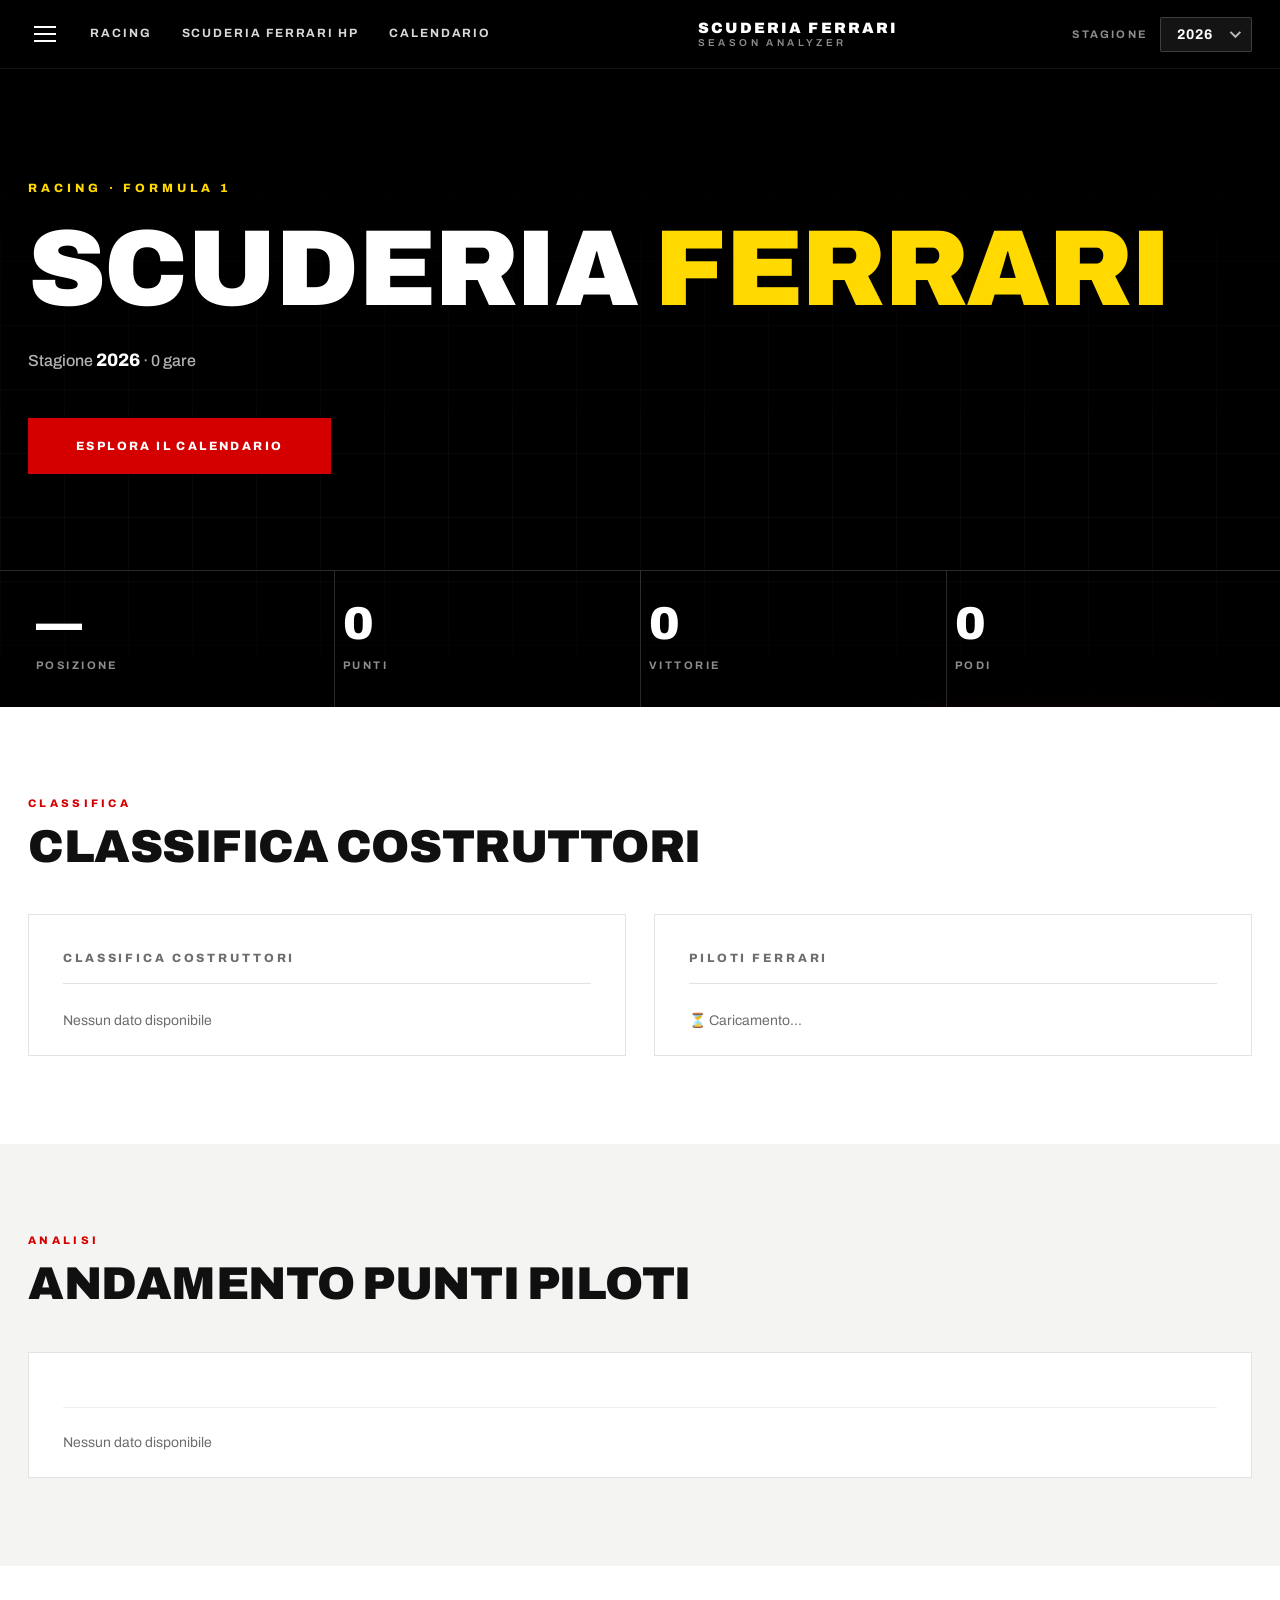
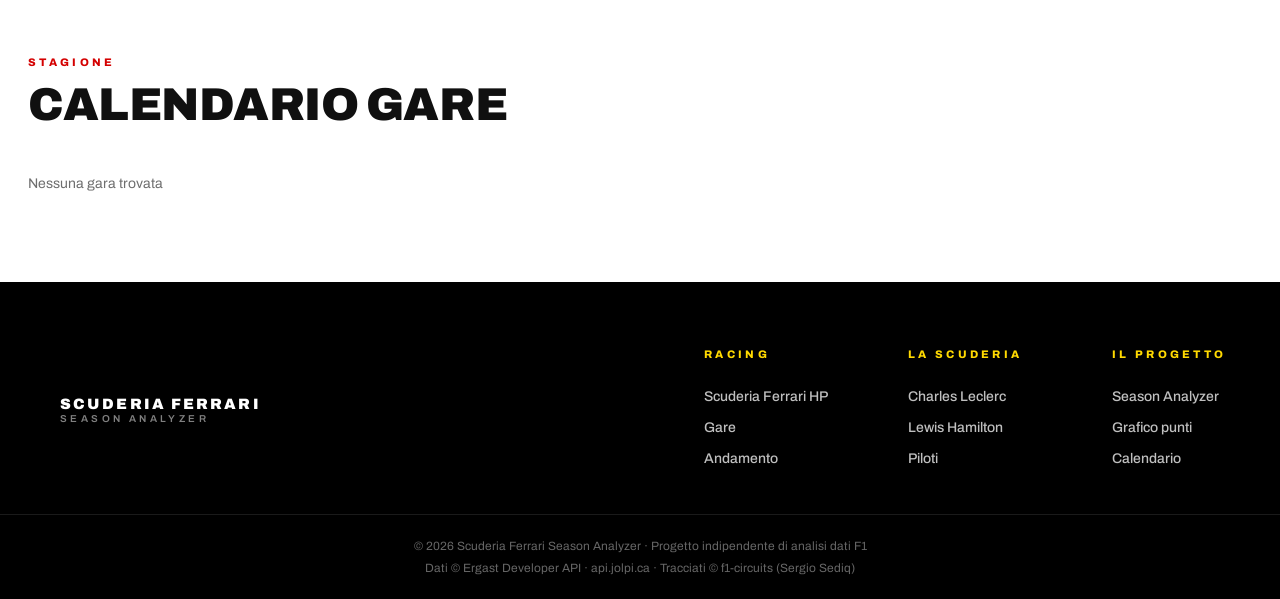
==== commit b0d6483d: "aggiunti circuiti e cover art - da migliorare le cover art" ====
--- a/index.html
+++ b/index.html
@@ -4,7 +4,7 @@
   <meta charset="UTF-8">
   <meta name="viewport" content="width=device-width, initial-scale=1.0">
   <title>Ferrari Season Analyzer</title>
-  <link rel="icon" type="image/svg+xml" href="assets/logo.svg">
+  <link rel="icon" type="image/svg+xml" href="logo.svg">
   <link rel="preconnect" href="https://fonts.googleapis.com">
   <link rel="preconnect" href="https://fonts.gstatic.com" crossorigin>
   <link href="https://fonts.googleapis.com/css2?family=Archivo:wght@400;500;600;700;800;900&display=swap" rel="stylesheet">
@@ -26,7 +26,7 @@
 
     <a class="brand" href="#top" aria-label="Ferrari Season Analyzer">
       <span class="brand-shield">
-        <img src="assets/logo-white.svg" alt="">
+        <img src="logo-white.svg" alt="">
       </span>
       <span class="brand-text">
         <span class="brand-name">Scuderia Ferrari</span>
@@ -134,7 +134,7 @@
   <div class="footer-inner">
     <a class="footer-brand" href="#top" aria-label="Ferrari Season Analyzer">
       <span class="brand-shield">
-        <img src="assets/logo-white.svg" alt="">
+        <img src="logo-white.svg" alt="">
       </span>
       <span class="brand-text">
         <span class="brand-name">Scuderia Ferrari</span>
@@ -164,7 +164,7 @@
   </div>
   <div class="footer-legal">
     <p>© 2026 Scuderia Ferrari Season Analyzer · Progetto indipendente di analisi dati F1</p>
-    <p>Dati © Ergast Developer API · api.jolpi.ca</p>
+    <p>Dati © Ergast Developer API · api.jolpi.ca · Tracciati © f1-circuits (Sergio Sediq)</p>
   </div>
 </footer>
 
@@ -175,6 +175,13 @@
   </div>
 </div>
 
+<div id="cover-modal" class="modal hidden">
+  <div class="modal-content cover-modal-content">
+    <button class="modal-close" id="cover-modal-close">&times;</button>
+    <div id="cover-modal-body"></div>
+  </div>
+</div>
+
 <script type="module" src="app.js"></script>
 </body>
 </html>
--- a/styles.css
+++ b/styles.css
@@ -132,14 +132,9 @@
   display: inline-flex;
   align-items: center;
   justify-content: center;
-  width: 38px;
-  height: 54px;
+  width: 18px;
+  height: 25px;
   flex-shrink: 0;
-}
-
-.brand-shield img {
-  width: 100%;
-  height: auto;
 }
 
 .brand-text {
@@ -454,7 +449,7 @@
 
 .cards {
   display: grid;
-  grid-template-columns: 1fr 1fr;
+  grid-template-columns: repeat(2, minmax(0, 1fr));
   gap: 28px;
 }
 
@@ -822,6 +817,122 @@
   font-size: 12px;
   color: var(--muted);
   margin-top: 6px;
+}
+
+/* ============ CIRCUIT PREVIEWS ============ */
+
+.circuit-preview {
+  height: 120px;
+  display: flex;
+  align-items: center;
+  justify-content: center;
+  background:
+          linear-gradient(rgba(0, 0, 0, 0.025) 1px, transparent 1px),
+          linear-gradient(90deg, rgba(0, 0, 0, 0.025) 1px, transparent 1px);
+  background-size: 20px 20px;
+  border: 1px solid var(--border-soft);
+  margin: 0 0 18px;
+  padding: 6px;
+}
+
+.circuit-preview svg {
+  width: 100%;
+  height: 100%;
+}
+
+.circuit-s1,
+.circuit-s2,
+.circuit-s3 {
+  fill: none;
+  stroke-linecap: round;
+  stroke-linejoin: round;
+}
+
+.circuit-s1 {
+  stroke: var(--ferrari-red);
+}
+
+.circuit-s2 {
+  stroke: var(--ferrari-gold);
+}
+
+.circuit-s3 {
+  stroke: var(--ink);
+}
+
+.circuit-start {
+  stroke: var(--ink);
+  stroke-linecap: round;
+}
+
+.circuit-sector-line {
+  stroke: var(--ink);
+  stroke-width: 1.1;
+  stroke-dasharray: 3 3;
+  stroke-linecap: round;
+  opacity: 0.55;
+}
+
+.circuit-sector-label {
+  fill: var(--muted);
+  font-size: 0.05px;
+  font-weight: 800;
+  font-family: inherit;
+  letter-spacing: 0.05em;
+}
+
+.circuit-panel {
+  border: 1px solid var(--border);
+  background: #FBFBFA;
+  margin: 22px 0 26px;
+  padding: 16px 18px 12px;
+}
+
+.circuit-panel-art {
+  height: 240px;
+  display: flex;
+  align-items: center;
+  justify-content: center;
+  background:
+          linear-gradient(rgba(0, 0, 0, 0.025) 1px, transparent 1px),
+          linear-gradient(90deg, rgba(0, 0, 0, 0.025) 1px, transparent 1px);
+  background-size: 24px 24px;
+}
+
+.circuit-panel-art svg {
+  width: 100%;
+  height: 100%;
+}
+
+.circuit-panel-meta {
+  display: flex;
+  align-items: baseline;
+  justify-content: space-between;
+  gap: 16px;
+  margin-top: 12px;
+  padding-top: 10px;
+  border-top: 1px solid var(--border-soft);
+}
+
+.circuit-panel-name {
+  font-size: 12px;
+  font-weight: 800;
+  letter-spacing: 0.14em;
+  text-transform: uppercase;
+  color: var(--ink);
+}
+
+.circuit-panel-length {
+  font-size: 12px;
+  font-weight: 700;
+  color: var(--muted);
+  white-space: nowrap;
+}
+
+@media (max-width: 720px) {
+  .circuit-panel-art {
+    height: 170px;
+  }
 }
 
 /* ============ FOOTER ============ */
@@ -1037,6 +1148,204 @@
 .status-wdn { color: #8E44AD; }
 .status-exc { color: #D35400; }
 
+/* ============ COVER ART GP ============ */
+
+.race-card {
+  position: relative;
+}
+
+.cover-btn {
+  position: absolute;
+  top: 14px;
+  right: 14px;
+  z-index: 2;
+  width: 34px;
+  height: 34px;
+  display: flex;
+  align-items: center;
+  justify-content: center;
+  background: rgba(16, 16, 16, 0.82);
+  border: 1px solid rgba(255, 255, 255, 0.28);
+  color: #fff;
+  border-radius: 3px;
+  cursor: pointer;
+  transition: background 0.15s ease, border-color 0.15s ease, color 0.15s ease;
+}
+
+.cover-btn:hover,
+.cover-btn.active {
+  background: var(--ferrari-red);
+  border-color: var(--ferrari-red);
+}
+
+.cover-slot {
+  position: relative;
+  margin-bottom: 18px;
+}
+
+.cover-slot .circuit-preview {
+  margin: 0;
+}
+
+.cover-slot.has-cover {
+  height: 150px;
+  overflow: hidden;
+  background: var(--bg-dark);
+}
+
+.cover-slot.has-cover .circuit-preview {
+  height: 100%;
+}
+
+.cover-art {
+  position: absolute;
+  inset: 0;
+  width: 100%;
+  height: 100%;
+  object-fit: cover;
+  display: block;
+}
+
+.cover-credit {
+  position: absolute;
+  left: 8px;
+  bottom: 8px;
+  z-index: 1;
+  font-size: 11px;
+  font-weight: 700;
+  letter-spacing: 0.05em;
+  color: #fff;
+  background: rgba(0, 0, 0, 0.58);
+  padding: 3px 8px;
+  border-radius: 2px;
+}
+
+.cover-modal-content {
+  max-width: 520px;
+}
+
+.cover-hint {
+  font-size: 13px;
+  color: var(--muted);
+  margin-bottom: 22px;
+}
+
+.cover-hint code {
+  background: var(--bg-soft);
+  padding: 2px 6px;
+  border-radius: 2px;
+  font-size: 12px;
+}
+
+.cover-field {
+  display: flex;
+  flex-direction: column;
+  gap: 6px;
+  margin-bottom: 16px;
+}
+
+.cover-field span {
+  font-size: 11px;
+  font-weight: 800;
+  letter-spacing: 0.18em;
+  text-transform: uppercase;
+  color: var(--muted);
+}
+
+.cover-field input {
+  font-family: inherit;
+  font-size: 14px;
+  padding: 12px 14px;
+  border: 1px solid var(--border);
+  border-radius: 2px;
+  background: #fff;
+  color: var(--ink);
+  outline: none;
+  transition: border-color 0.15s ease;
+}
+
+.cover-field input:focus {
+  border-color: var(--ferrari-red);
+}
+
+.cover-preview {
+  margin-top: 6px;
+  height: 320px;
+  background: var(--bg-soft);
+  border: 1px dashed var(--border);
+  border-radius: 2px;
+  display: flex;
+  align-items: center;
+  justify-content: center;
+  color: var(--muted);
+  font-size: 13px;
+  overflow: hidden;
+}
+
+.cover-preview img {
+  width: 100%;
+  height: 100%;
+  object-fit: cover;
+}
+
+.cover-preview.missing img {
+  display: none;
+}
+
+.cover-preview.missing::after {
+  content: 'Immagine non trovata — aggiungi il file al progetto';
+  color: var(--ferrari-red);
+  font-weight: 700;
+  padding: 0 20px;
+  text-align: center;
+}
+
+.cover-actions {
+  display: flex;
+  gap: 12px;
+  margin-top: 24px;
+}
+
+.cover-save {
+  flex: 1;
+  background: var(--ferrari-red);
+  color: #fff;
+  border: 2px solid var(--ferrari-red);
+  padding: 13px;
+  font-family: inherit;
+  font-size: 12px;
+  font-weight: 800;
+  letter-spacing: 0.18em;
+  text-transform: uppercase;
+  cursor: pointer;
+  transition: background 0.15s ease, color 0.15s ease;
+}
+
+.cover-save:hover {
+  background: transparent;
+  color: var(--ferrari-red);
+}
+
+.cover-clear {
+  flex: 1;
+  background: none;
+  border: 2px solid var(--border);
+  color: var(--muted);
+  padding: 13px;
+  font-family: inherit;
+  font-size: 12px;
+  font-weight: 800;
+  letter-spacing: 0.18em;
+  text-transform: uppercase;
+  cursor: pointer;
+  transition: border-color 0.15s ease, color 0.15s ease;
+}
+
+.cover-clear:hover {
+  border-color: var(--ink);
+  color: var(--ink);
+}
+
 /* ============ RESPONSIVE ============ */
 
 @media (max-width: 980px) {
@@ -1045,7 +1354,7 @@
   }
 
   .cards {
-    grid-template-columns: 1fr;
+    grid-template-columns: minmax(0, 1fr);
   }
 
   .footer-inner {
@@ -1152,9 +1461,4 @@
   .result-table {
     font-size: 13px;
   }
-}
-
-.logo-icon {
-  height: 40px;
-  width: auto;
 }
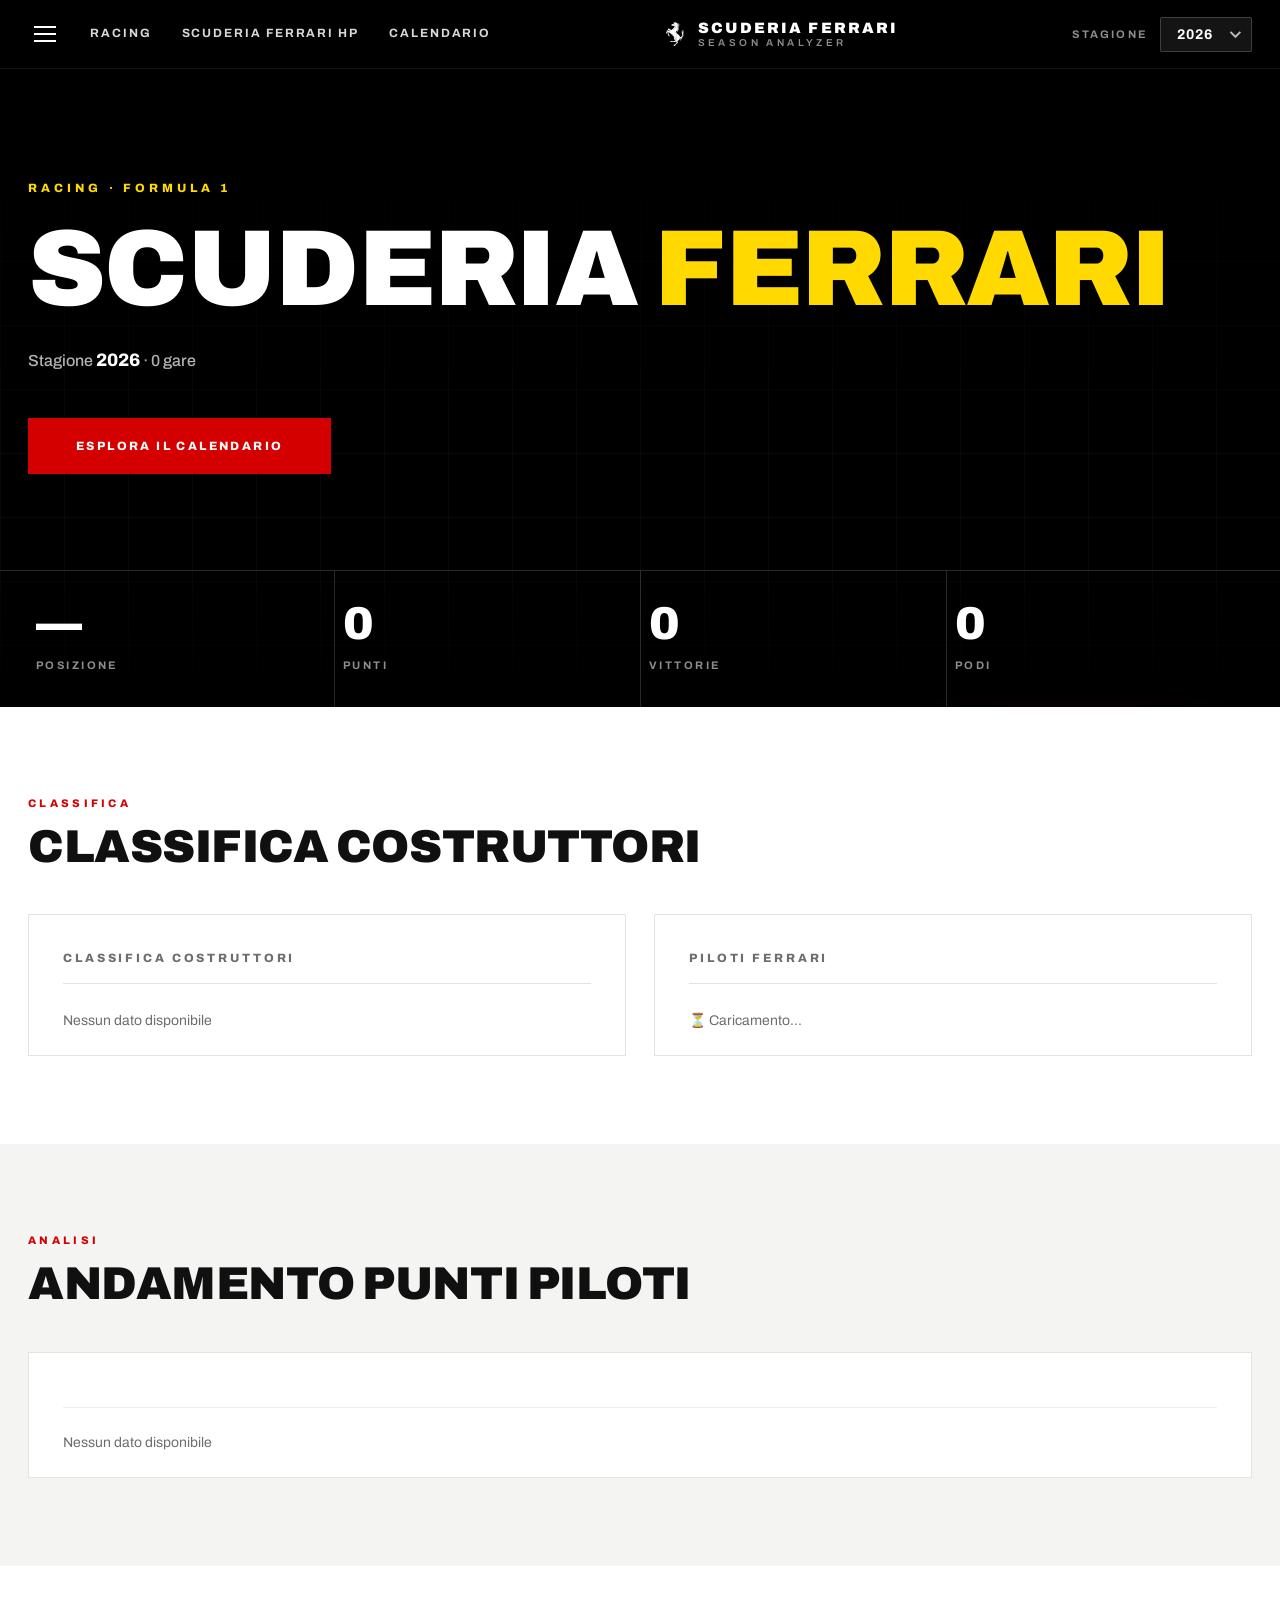
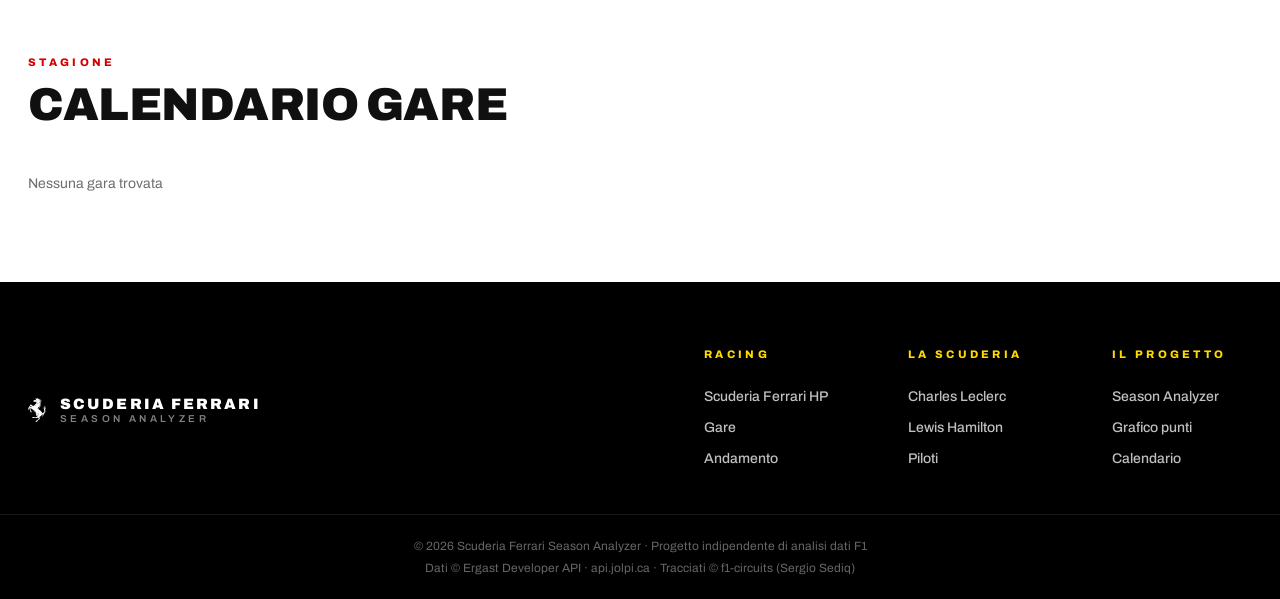
==== commit 527cf91a: "tolti settori, capire come far funzionare la mappa carinca" ====
--- a/index.html
+++ b/index.html
@@ -4,7 +4,7 @@
   <meta charset="UTF-8">
   <meta name="viewport" content="width=device-width, initial-scale=1.0">
   <title>Ferrari Season Analyzer</title>
-  <link rel="icon" type="image/svg+xml" href="logo.svg">
+  <link rel="icon" type="image/svg+xml" href="assets\logo.svg">
   <link rel="preconnect" href="https://fonts.googleapis.com">
   <link rel="preconnect" href="https://fonts.gstatic.com" crossorigin>
   <link href="https://fonts.googleapis.com/css2?family=Archivo:wght@400;500;600;700;800;900&display=swap" rel="stylesheet">
@@ -26,7 +26,7 @@
 
     <a class="brand" href="#top" aria-label="Ferrari Season Analyzer">
       <span class="brand-shield">
-        <img src="logo-white.svg" alt="">
+        <img src="assets\logo-white.svg" alt="">
       </span>
       <span class="brand-text">
         <span class="brand-name">Scuderia Ferrari</span>
@@ -134,7 +134,7 @@
   <div class="footer-inner">
     <a class="footer-brand" href="#top" aria-label="Ferrari Season Analyzer">
       <span class="brand-shield">
-        <img src="logo-white.svg" alt="">
+        <img src="assets\logo-white.svg" alt="">
       </span>
       <span class="brand-text">
         <span class="brand-name">Scuderia Ferrari</span>
--- a/styles.css
+++ b/styles.css
@@ -840,45 +840,16 @@
   height: 100%;
 }
 
-.circuit-s1,
-.circuit-s2,
-.circuit-s3 {
+.circuit-path {
   fill: none;
+  stroke: var(--ferrari-red);
   stroke-linecap: round;
   stroke-linejoin: round;
-}
-
-.circuit-s1 {
-  stroke: var(--ferrari-red);
-}
-
-.circuit-s2 {
-  stroke: var(--ferrari-gold);
-}
-
-.circuit-s3 {
-  stroke: var(--ink);
 }
 
 .circuit-start {
   stroke: var(--ink);
   stroke-linecap: round;
-}
-
-.circuit-sector-line {
-  stroke: var(--ink);
-  stroke-width: 1.1;
-  stroke-dasharray: 3 3;
-  stroke-linecap: round;
-  opacity: 0.55;
-}
-
-.circuit-sector-label {
-  fill: var(--muted);
-  font-size: 0.05px;
-  font-weight: 800;
-  font-family: inherit;
-  letter-spacing: 0.05em;
 }
 
 .circuit-panel {
@@ -1156,26 +1127,27 @@
 
 .cover-btn {
   position: absolute;
-  top: 14px;
+  bottom: 14px;
   right: 14px;
+  top: auto;
   z-index: 2;
   width: 34px;
   height: 34px;
   display: flex;
   align-items: center;
   justify-content: center;
-  background: rgba(16, 16, 16, 0.82);
-  border: 1px solid rgba(255, 255, 255, 0.28);
+  background: var(--ferrari-red);
+  border: 1px solid var(--ferrari-red);
   color: #fff;
   border-radius: 3px;
   cursor: pointer;
-  transition: background 0.15s ease, border-color 0.15s ease, color 0.15s ease;
+  transition: background 0.15s ease, border-color 0.15s ease;
 }
 
 .cover-btn:hover,
 .cover-btn.active {
-  background: var(--ferrari-red);
-  border-color: var(--ferrari-red);
+  background: var(--ferrari-red-dark);
+  border-color: var(--ferrari-red-dark);
 }
 
 .cover-slot {
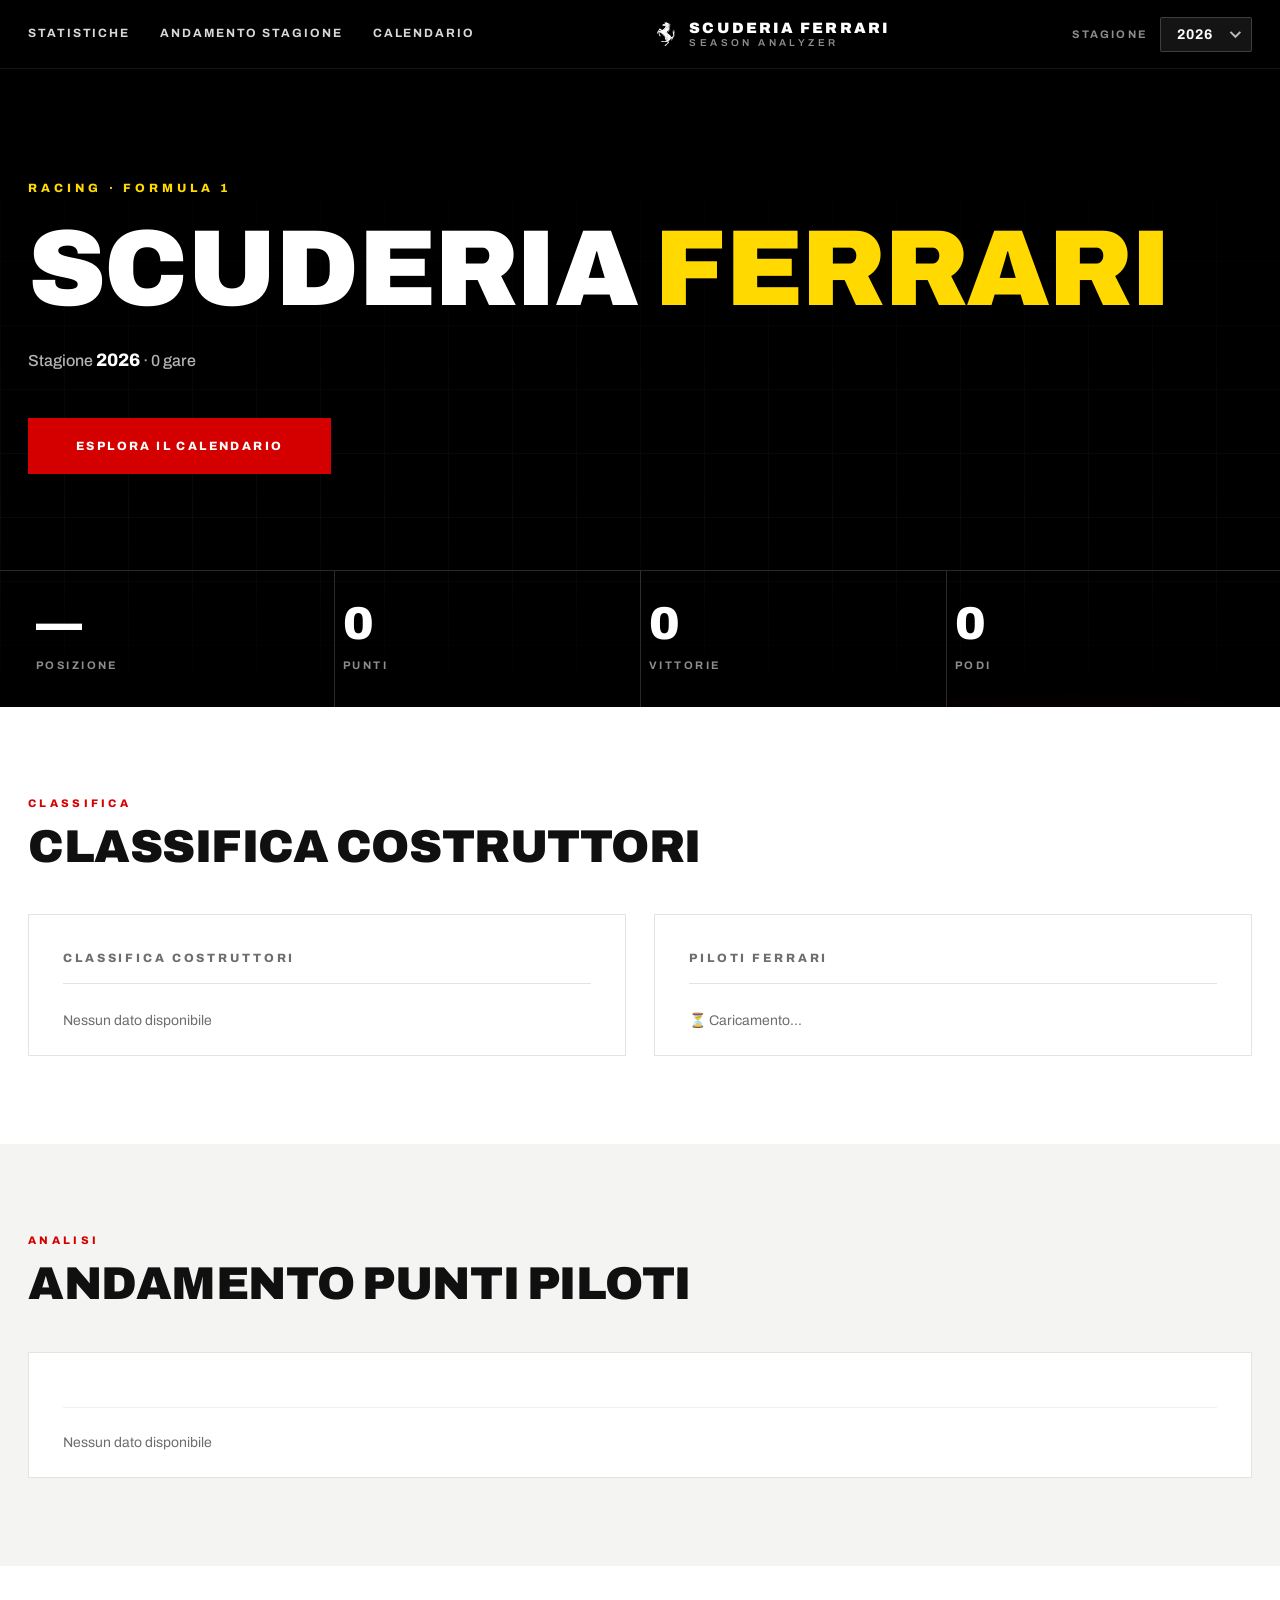
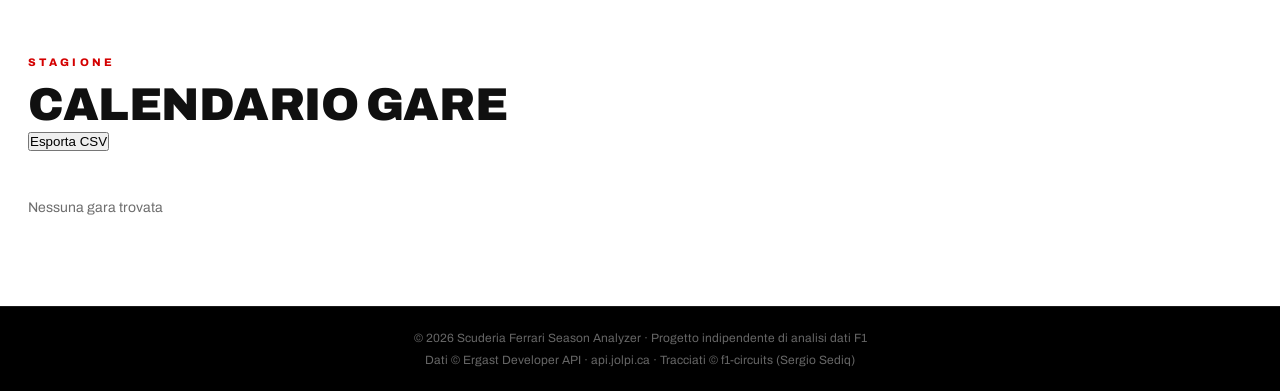
==== commit 45071aa9: "- provato ad aggiungere la logica per le covert art - aggiustato logo - tolto menu hamburger - snell" ====
--- a/index.html
+++ b/index.html
@@ -4,29 +4,46 @@
   <meta charset="UTF-8">
   <meta name="viewport" content="width=device-width, initial-scale=1.0">
   <title>Ferrari Season Analyzer</title>
-  <link rel="icon" type="image/svg+xml" href="assets\logo.svg">
+  <link rel="icon" type="image/svg+xml" href="assets/logo.svg">
   <link rel="preconnect" href="https://fonts.googleapis.com">
   <link rel="preconnect" href="https://fonts.gstatic.com" crossorigin>
   <link href="https://fonts.googleapis.com/css2?family=Archivo:wght@400;500;600;700;800;900&display=swap" rel="stylesheet">
   <link rel="stylesheet" href="styles.css">
+  <script async src="https://platform.twitter.com/widgets.js" charset="utf-8"></script>
+  <script type="importmap">
+    {
+      "imports": {
+        "@websim/websim-socket": "https://esm.websim.com/@websim/websim-socket"
+      }
+    }
+  </script>
 </head>
 <body>
 
+<div id="splash" class="splash">
+  <div class="splash-inner">
+    <img src="assets/logo-white.svg" alt="Ferrari" class="splash-logo">
+  </div>
+</div>
+
+<div id="page-loader" class="page-loader" aria-hidden="true">
+  <div class="page-loader-inner">
+    <img src="assets/logo-white.svg" alt="Cavallino" class="page-loader-horse">
+    <div class="page-loader-spinner"></div>
+  </div>
+</div>
+
 <header class="site-header">
   <div class="header-inner">
-    <button class="hamburger" id="menu-toggle" aria-label="Apri il menu" aria-expanded="false">
-      <span></span><span></span><span></span>
-    </button>
-
     <nav class="nav-links" aria-label="Navigazione principale">
-      <a href="#standings" class="nav-link" data-mega="true">Racing</a>
-      <a href="#chart" class="nav-link">Scuderia Ferrari HP</a>
+      <a href="#standings" class="nav-link">Statistiche</a>
+      <a href="#chart" class="nav-link">Andamento stagione</a>
       <a href="#calendar" class="nav-link">Calendario</a>
     </nav>
 
     <a class="brand" href="#top" aria-label="Ferrari Season Analyzer">
       <span class="brand-shield">
-        <img src="assets\logo-white.svg" alt="">
+        <img src="assets/logo-white.svg" alt="">
       </span>
       <span class="brand-text">
         <span class="brand-name">Scuderia Ferrari</span>
@@ -44,32 +61,6 @@
     </div>
   </div>
 
-  <div class="mega-menu" id="mega-menu" aria-hidden="true">
-    <div class="mega-inner">
-      <div class="mega-col">
-        <h5 class="mega-title">Racing</h5>
-        <a href="#standings" class="mega-link">Scuderia Ferrari HP</a>
-        <a href="#standings" class="mega-link">Charles Leclerc</a>
-        <a href="#standings" class="mega-link">Lewis Hamilton</a>
-        <a href="#calendar" class="mega-link">Gare</a>
-        <a href="#chart" class="mega-link">Andamento punti</a>
-      </div>
-      <div class="mega-col">
-        <h5 class="mega-title">Analisi Stagione</h5>
-        <a href="#standings" class="mega-link">Classifica Costruttori</a>
-        <a href="#standings" class="mega-link">Piloti</a>
-        <a href="#chart" class="mega-link">Punti per round</a>
-        <a href="#calendar" class="mega-link">Calendario gare</a>
-      </div>
-      <div class="mega-col">
-        <h5 class="mega-title">La Scuderia</h5>
-        <a href="#top" class="mega-link">Storia</a>
-        <a href="#top" class="mega-link">News</a>
-        <a href="#top" class="mega-link">Media Gallery</a>
-        <a href="#top" class="mega-link">Partner</a>
-      </div>
-    </div>
-  </div>
 </header>
 
 <main id="top">
@@ -82,7 +73,10 @@
       <p class="hero-pretitle">Racing · Formula 1</p>
       <h1 class="hero-title">Scuderia <span class="hero-accent">Ferrari</span></h1>
       <p class="hero-sub">Stagione <span id="hero-year">—</span><span id="hero-meta"></span></p>
-      <a href="#calendar" class="hero-cta">Esplora il calendario</a>
+      <div class="hero-actions">
+        <a href="#calendar" class="hero-cta">Esplora il calendario</a>
+        <div id="next-countdown" class="next-countdown hidden"></div>
+      </div>
     </div>
     <div class="hero-stats" id="hero-stats"></div>
   </section>
@@ -124,6 +118,7 @@
       <div class="section-head">
         <p class="eyebrow">Stagione</p>
         <h2>Calendario Gare</h2>
+        <button type="button" id="export-tweets" class="export-btn" title="Scarica i tweet salvati in CSV">Esporta CSV</button>
       </div>
       <div id="race-list"><p class="loading">Caricamento...</p></div>
     </div>
@@ -131,37 +126,6 @@
 </main>
 
 <footer class="site-footer">
-  <div class="footer-inner">
-    <a class="footer-brand" href="#top" aria-label="Ferrari Season Analyzer">
-      <span class="brand-shield">
-        <img src="assets\logo-white.svg" alt="">
-      </span>
-      <span class="brand-text">
-        <span class="brand-name">Scuderia Ferrari</span>
-        <span class="brand-sub">Season Analyzer</span>
-      </span>
-    </a>
-    <div class="footer-cols">
-      <div class="footer-col">
-        <h5 class="footer-title">Racing</h5>
-        <a href="#standings" class="footer-link">Scuderia Ferrari HP</a>
-        <a href="#calendar" class="footer-link">Gare</a>
-        <a href="#chart" class="footer-link">Andamento</a>
-      </div>
-      <div class="footer-col">
-        <h5 class="footer-title">La Scuderia</h5>
-        <a href="#standings" class="footer-link">Charles Leclerc</a>
-        <a href="#standings" class="footer-link">Lewis Hamilton</a>
-        <a href="#standings" class="footer-link">Piloti</a>
-      </div>
-      <div class="footer-col">
-        <h5 class="footer-title">Il Progetto</h5>
-        <a href="#top" class="footer-link">Season Analyzer</a>
-        <a href="#chart" class="footer-link">Grafico punti</a>
-        <a href="#calendar" class="footer-link">Calendario</a>
-      </div>
-    </div>
-  </div>
   <div class="footer-legal">
     <p>© 2026 Scuderia Ferrari Season Analyzer · Progetto indipendente di analisi dati F1</p>
     <p>Dati © Ergast Developer API · api.jolpi.ca · Tracciati © f1-circuits (Sergio Sediq)</p>
--- a/styles.css
+++ b/styles.css
@@ -357,9 +357,15 @@
   font-size: 18px;
 }
 
+.hero-actions {
+  display: flex;
+  align-items: center;
+  justify-content: space-between;
+  margin-top: 44px;
+}
+
 .hero-cta {
   display: inline-block;
-  margin-top: 44px;
   background: var(--ferrari-red);
   color: #fff;
   padding: 17px 46px;
@@ -374,6 +380,34 @@
 .hero-cta:hover {
   background: transparent;
   color: var(--ferrari-red);
+}
+
+.next-countdown {
+  display: inline-flex;
+  align-items: baseline;
+  gap: 12px;
+  margin-left: 28px;
+  vertical-align: baseline;
+}
+
+.next-countdown.hidden {
+  display: none;
+}
+
+.next-countdown .cd-label {
+  font-size: 12px;
+  font-weight: 800;
+  letter-spacing: 0.22em;
+  text-transform: uppercase;
+  color: rgba(255, 255, 255, 0.75);
+}
+
+.next-countdown .cd-val {
+  font-size: 26px;
+  font-weight: 900;
+  letter-spacing: 0.04em;
+  color: var(--ferrari-yellow);
+  font-variant-numeric: tabular-nums;
 }
 
 .hero-stats {
@@ -541,15 +575,56 @@
 /* ============ FERRARI DRIVERS ============ */
 
 .driver-card {
+  position: relative;
   display: flex;
   align-items: center;
   gap: 20px;
-  padding: 18px 6px;
+  margin: 0 -34px;
+  padding: 18px 34px;
   border-bottom: 1px solid var(--border-soft);
+  color: var(--ferrari-red);
+  text-decoration: none;
+  transition: background 0.15s ease, transform 0.15s ease;
+}
+
+.driver-card::before {
+  content: '';
+  position: absolute;
+  left: 0;
+  top: 0;
+  bottom: 0;
+  width: 3px;
+  background: var(--ferrari-red);
+  opacity: 0;
+  transition: opacity 0.15s ease;
+}
+
+.driver-card:hover {
+  background: rgba(212, 0, 0, 0.05);
+}
+
+.driver-card:hover::before {
+  opacity: 1;
+}
+
+.driver-card:hover,
+.driver-card:hover .driver-info .driver-name,
+.driver-card:hover .driver-number,
+.driver-card:hover .driver-stat,
+.driver-card:hover .driver-pts {
+  color: --ferrari-red;
+}
+
+.driver-card:hover .driver-number {
+  border-color: --ferrari-red;
 }
 
 .driver-card:last-child {
   border-bottom: 0;
+}
+
+.driver-card .driver-info .driver-name {
+  color: #000;
 }
 
 .driver-number {
@@ -668,6 +743,15 @@
   font-family: inherit;
 }
 
+.axis-round {
+  cursor: pointer;
+}
+
+.axis-round:hover {
+  fill: var(--ferrari-red);
+  font-weight: 800;
+}
+
 .line-ferrari {
   filter: drop-shadow(0 0 5px rgba(212, 0, 0, 0.35));
 }
@@ -677,6 +761,30 @@
   color: var(--muted);
   margin-top: 16px;
   letter-spacing: 0.02em;
+}
+
+#points-chart {
+  position: relative;
+}
+
+.chart-tooltip {
+  position: absolute;
+  z-index: 5;
+  pointer-events: none;
+  padding: 6px 10px;
+  background: #16161A;
+  color: #fff;
+  font-size: 12px;
+  font-weight: 600;
+  border-radius: 2px;
+  white-space: nowrap;
+  opacity: 0;
+  transform: translate(-50%, -100%);
+  transition: opacity 0.12s ease;
+}
+
+.chart-tooltip.visible {
+  opacity: 1;
 }
 
 /* ============ CALENDAR ============ */
@@ -1374,6 +1482,29 @@
     text-align: center;
   }
 
+  .hero-actions {
+    margin-top: 32px;
+    flex-direction: column;
+    align-items: stretch;
+  }
+
+  .hero-actions .hero-cta {
+    margin-top: 0;
+  }
+
+  .next-countdown {
+    margin-top: 20px;
+    margin-left: 0;
+    flex-wrap: wrap;
+    justify-content: center;
+    width: 100%;
+    text-align: center;
+  }
+
+  .next-countdown .cd-val {
+    font-size: 22px;
+  }
+
   .hero-stats {
     grid-template-columns: repeat(2, 1fr);
     padding: 0 18px;
@@ -1417,6 +1548,11 @@
     padding: 13px 20px;
   }
 
+  .driver-card {
+    margin: 0 -20px;
+    padding: 18px 20px;
+  }
+
   .race-grid {
     grid-template-columns: 1fr;
   }
@@ -1433,4 +1569,192 @@
   .result-table {
     font-size: 13px;
   }
-}+
+  .hero-driver .hero-stats {
+    grid-template-columns: repeat(6, 1fr);
+    padding: 0 6px;
+  }
+
+  .hero-driver .stat {
+    padding: 18px 4px 22px;
+  }
+
+  .hero-driver .stat + .stat {
+    border-left: 1px solid rgba(255, 255, 255, 0.16);
+  }
+
+  .hero-driver .stat:nth-child(3),
+  .hero-driver .stat:nth-child(4) {
+    border-top: 0;
+  }
+
+  .hero-driver .stat-value {
+    font-size: clamp(18px, 5vw, 30px);
+  }
+
+  .hero-driver .stat-label {
+    font-size: 8px;
+    letter-spacing: 0.12em;
+  }
+}
+/* ============ SPLASH SCREEN ============ */
+.splash {
+  position: fixed;
+  inset: 0;
+  z-index: 9999;
+  background: #000;
+  display: flex;
+  align-items: center;
+  justify-content: center;
+  opacity: 1;
+  visibility: visible;
+  transition: opacity 0.4s ease, visibility 0.4s ease;
+}
+
+.splash.visible {
+  opacity: 1;
+  visibility: visible;
+}
+
+.splash.leaving {
+  opacity: 0;
+  visibility: hidden;
+}
+
+.splash-inner {
+  display: flex;
+  align-items: center;
+  justify-content: center;
+}
+
+.splash-logo {
+  width: clamp(70px, 14vw, 140px);
+  height: auto;
+  animation: splash-pulse 2.4s ease-in-out infinite;
+}
+
+@keyframes splash-pulse {
+  0%, 100% { opacity: 0; transform: scale(0.96); }
+  50% { opacity: 1; transform: scale(1.03); }
+}
+
+/* ============ PAGE TRANSITION LOADER ============ */
+.page-loader {
+  position: fixed;
+  inset: 0;
+  z-index: 9998;
+  background: #000;
+  display: flex;
+  align-items: center;
+  justify-content: center;
+  opacity: 0;
+  visibility: hidden;
+  transition: opacity 0.35s ease, visibility 0.35s ease;
+}
+
+.page-loader.active {
+  opacity: 1;
+  visibility: visible;
+}
+
+.page-loader-inner {
+  display: flex;
+  align-items: center;
+  justify-content: center;
+}
+
+.page-loader-horse {
+  width: clamp(70px, 13vw, 120px);
+  height: auto;
+  animation: loader-horse 1.6s ease-in-out infinite;
+}
+
+@keyframes loader-horse {
+  0%, 100% { opacity: 0.06; transform: translateY(4px) scale(0.97); }
+  50% { opacity: 1; transform: translateY(-4px) scale(1.02); }
+}
+
+/* ============ DRIVER CAREER PAGE ============ */
+.hero-driver .hero-stats {
+  grid-template-columns: repeat(6, 1fr);
+}
+
+.header-back {
+  font-size: 12px;
+  font-weight: 800;
+  letter-spacing: 0.12em;
+  text-transform: uppercase;
+  color: var(--ferrari-yellow);
+  text-decoration: none;
+  margin-right: 24px;
+  white-space: nowrap;
+}
+
+.header-back:hover {
+  color: #fff;
+}
+
+.hero-driver .hero-title {
+  font-size: clamp(34px, 5.5vw, 72px);
+}
+
+.driver-season-list {
+  display: flex;
+  flex-direction: column;
+}
+
+.driver-row {
+  display: flex;
+  align-items: center;
+  gap: 20px;
+  padding: 14px 6px;
+  border-bottom: 1px solid var(--border-soft);
+}
+
+.driver-row:last-child {
+  border-bottom: 0;
+}
+
+.driver-row-season {
+  font-size: 18px;
+  font-weight: 900;
+  width: 70px;
+  flex-shrink: 0;
+}
+
+.driver-row-name {
+  flex: 1;
+  color: var(--muted);
+}
+
+.driver-row.champion .driver-row-name {
+  color: #6e6e6e;
+}
+
+.driver-row-pos {
+  color: var(--muted);
+}
+
+.driver-row.champion .driver-row-pos {
+  color: var(--ferrari-yellow);
+  font-weight: 800;
+}
+
+.driver-row-pts {
+  font-weight: 800;
+  text-align: right;
+  margin-left: auto;
+  white-space: nowrap;
+}
+
+.crown {
+  margin-left: 6px;
+  font-size: 10px;
+  font-weight: 800;
+  letter-spacing: 0.08em;
+  text-transform: uppercase;
+  background: var(--ferrari-yellow);
+  color: #000;
+  padding: 2px 6px;
+  border-radius: 2px;
+}
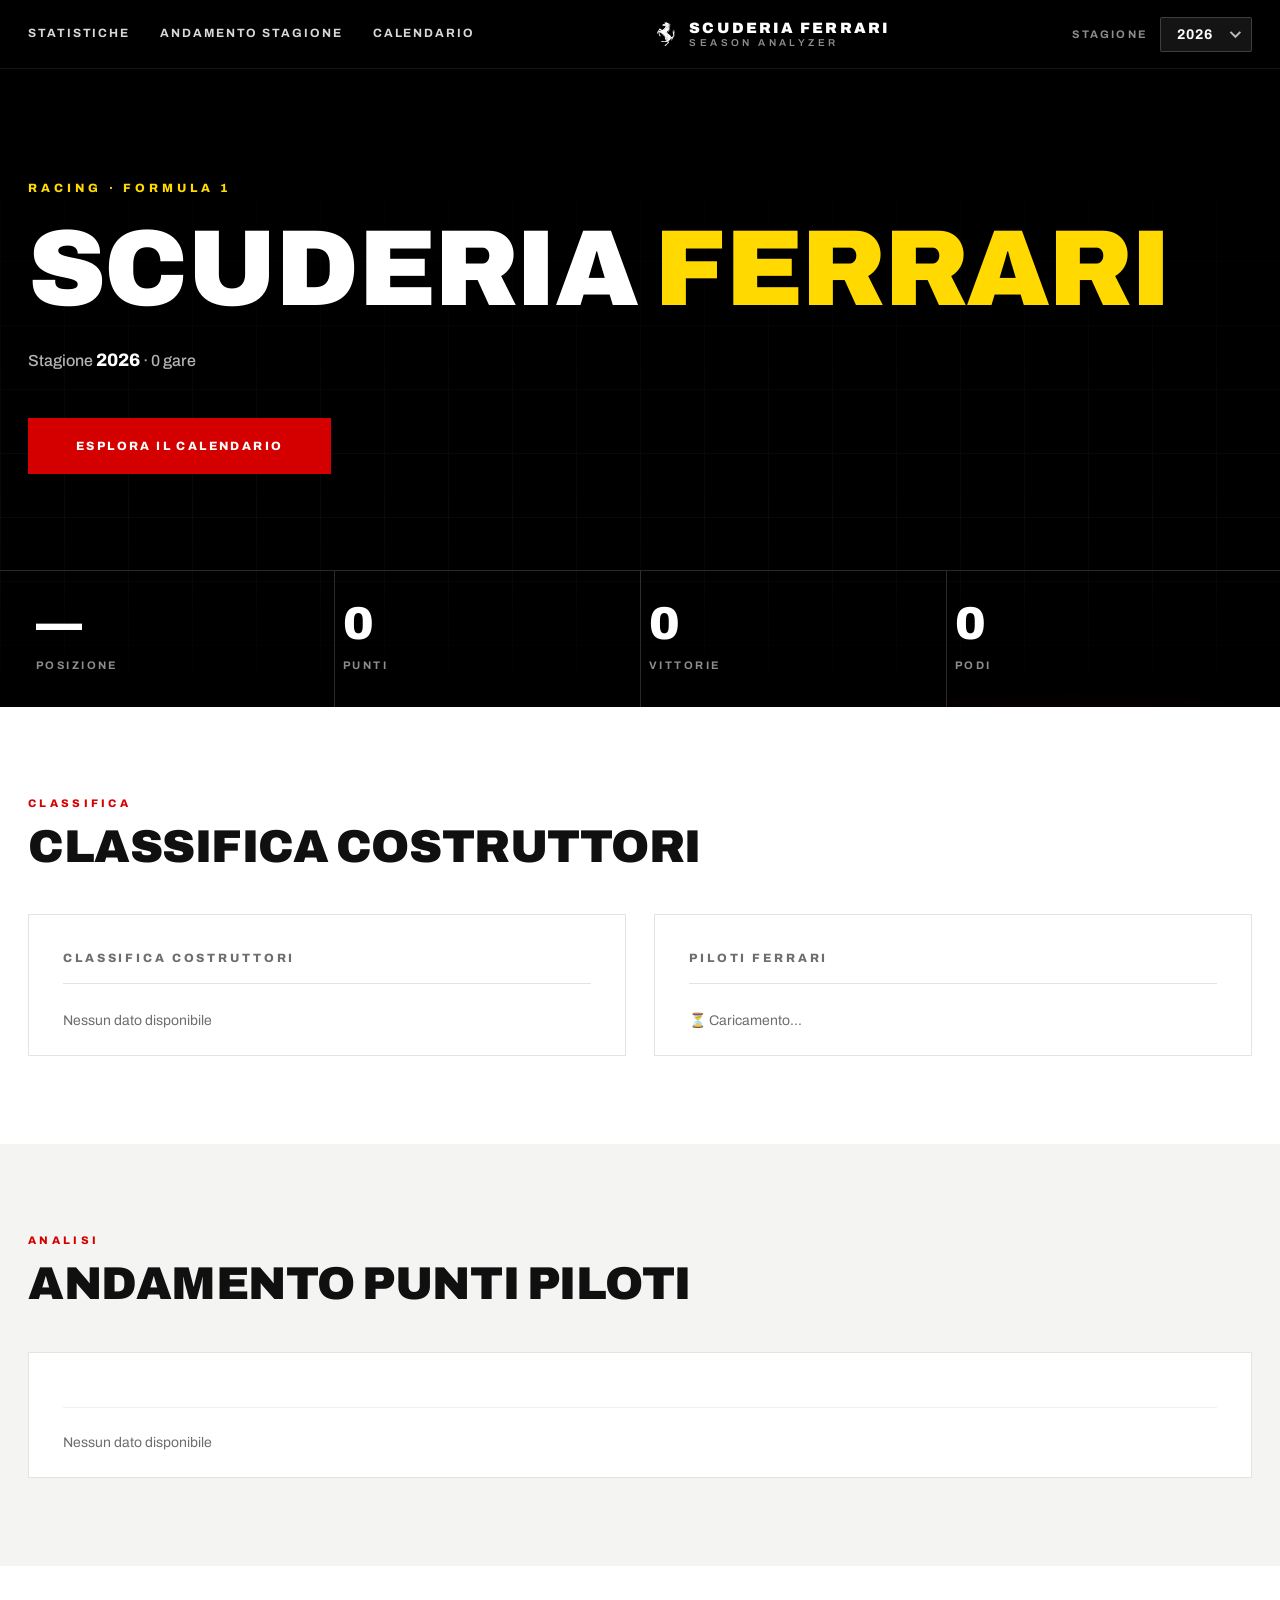
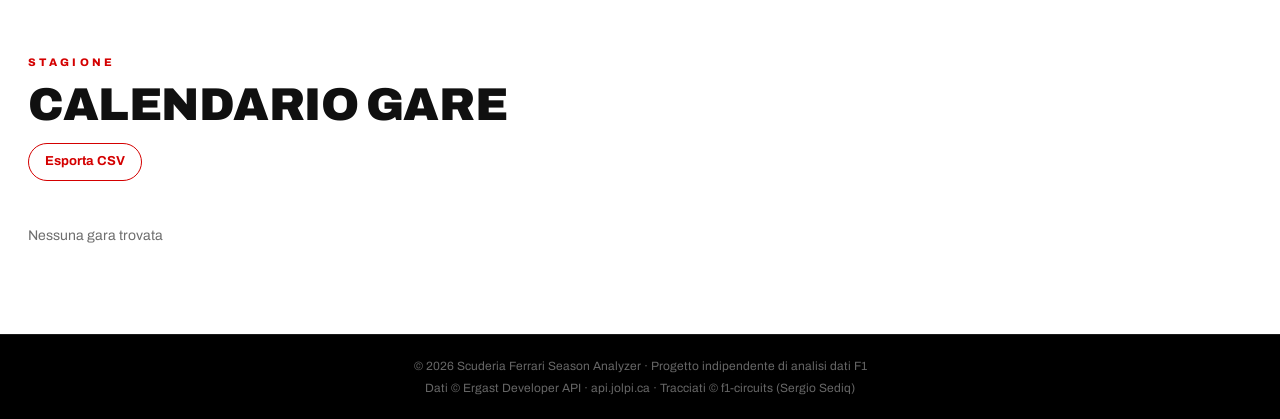
==== commit c18f8a27: "i tag nell’head, il caricamento di pwa.js e lo stile del banner - tag manifest, theme-color, icone i" ====
--- a/index.html
+++ b/index.html
@@ -9,6 +9,13 @@
   <link rel="preconnect" href="https://fonts.gstatic.com" crossorigin>
   <link href="https://fonts.googleapis.com/css2?family=Archivo:wght@400;500;600;700;800;900&display=swap" rel="stylesheet">
   <link rel="stylesheet" href="styles.css">
+  <link rel="manifest" href="manifest.webmanifest">
+  <meta name="theme-color" content="#D40000">
+  <meta name="mobile-web-app-capable" content="yes">
+  <meta name="apple-mobile-web-app-capable" content="yes">
+  <meta name="apple-mobile-web-app-title" content="Ferrari F1">
+  <meta name="apple-mobile-web-app-status-bar-style" content="black">
+  <link rel="apple-touch-icon" href="assets/icons/apple-touch-icon.png">
   <script async src="https://platform.twitter.com/widgets.js" charset="utf-8"></script>
   <script type="importmap">
     {
@@ -147,5 +154,6 @@
 </div>
 
 <script type="module" src="app.js"></script>
+<script src="pwa.js" defer></script>
 </body>
 </html>
--- a/styles.css
+++ b/styles.css
@@ -222,63 +222,6 @@
   color: #fff;
 }
 
-/* ============ MEGA MENU ============ */
-
-.mega-menu {
-  position: absolute;
-  top: 100%;
-  left: 0;
-  right: 0;
-  background: var(--bg-dark);
-  border-top: 1px solid rgba(255, 255, 255, 0.08);
-  display: none;
-  padding-bottom: 8px;
-}
-
-.mega-menu.open {
-  display: block;
-  animation: megaIn 0.18s ease;
-}
-
-@keyframes megaIn {
-  from { opacity: 0; transform: translateY(-6px); }
-  to   { opacity: 1; transform: translateY(0); }
-}
-
-.mega-inner {
-  max-width: 1480px;
-  margin: 0 auto;
-  padding: 34px 28px 30px;
-  display: grid;
-  grid-template-columns: repeat(3, 1fr);
-  gap: 48px;
-}
-
-.mega-title {
-  font-size: 11px;
-  font-weight: 800;
-  letter-spacing: 0.3em;
-  text-transform: uppercase;
-  color: var(--ferrari-yellow);
-  margin-bottom: 18px;
-  padding-bottom: 12px;
-  border-bottom: 1px solid rgba(255, 255, 255, 0.12);
-}
-
-.mega-link {
-  display: block;
-  font-size: 15px;
-  font-weight: 600;
-  color: rgba(255, 255, 255, 0.82);
-  padding: 7px 0;
-  transition: color 0.15s ease, padding-left 0.15s ease;
-}
-
-.mega-link:hover {
-  color: var(--ferrari-red);
-  padding-left: 6px;
-}
-
 /* ============ HERO ============ */
 
 .hero {
@@ -444,6 +387,35 @@
   color: rgba(255, 255, 255, 0.55);
 }
 
+.driver-sprint-stats {
+  position: relative;
+  max-width: 1480px;
+  margin: 0 auto;
+  padding: 14px 28px 20px;
+  border-top: 1px solid rgba(255, 255, 255, 0.1);
+  display: flex;
+  align-items: baseline;
+  justify-content: flex-end;
+  gap: 24px;
+  color: rgba(255, 255, 255, 0.58);
+  font-size: 11px;
+}
+
+.driver-sprint-heading {
+  color: var(--ferrari-yellow);
+  font-size: 10px;
+  font-weight: 800;
+  letter-spacing: 0.18em;
+  text-transform: uppercase;
+}
+
+.driver-sprint-item strong {
+  margin-right: 4px;
+  color: rgba(255, 255, 255, 0.88);
+  font-size: 13px;
+  font-variant-numeric: tabular-nums;
+}
+
 /* ============ SECTIONS ============ */
 
 .section {
@@ -464,6 +436,25 @@
   margin-bottom: 44px;
 }
 
+.export-btn {
+  margin-top: 14px;
+  padding: 8px 16px;
+  font: inherit;
+  font-size: 13px;
+  font-weight: 700;
+  color: var(--ferrari-red);
+  background: transparent;
+  border: 1px solid var(--ferrari-red);
+  border-radius: 999px;
+  cursor: pointer;
+  transition: background 0.2s, color 0.2s;
+}
+
+.export-btn:hover {
+  background: var(--ferrari-red);
+  color: #fff;
+}
+
 .eyebrow {
   font-size: 11px;
   font-weight: 800;
@@ -481,10 +472,296 @@
   line-height: 1.02;
 }
 
+.driver-chart-head {
+  display: flex;
+  align-items: end;
+  justify-content: space-between;
+  gap: 24px;
+}
+
+.driver-chart-head h2 {
+  margin: 0;
+}
+
+.driver-chart-filters {
+  display: flex;
+  gap: 12px;
+}
+
+.driver-chart-filter {
+  display: flex;
+  align-items: center;
+  gap: 10px;
+  color: var(--muted);
+  font-size: 11px;
+  font-weight: 700;
+  letter-spacing: 0.12em;
+  text-transform: uppercase;
+}
+
+.driver-chart-filter select {
+  min-width: 180px;
+  padding: 10px 12px;
+  border: 1px solid var(--border);
+  border-radius: 0;
+  background: var(--bg);
+  color: var(--ink);
+  font: inherit;
+  letter-spacing: normal;
+  text-transform: none;
+}
+
+.driver-position-card {
+  overflow-x: auto;
+  padding: 24px 28px 18px;
+}
+
+.driver-position-svg {
+  display: block;
+  width: 100%;
+  min-width: 640px;
+  height: auto;
+}
+
+.driver-chart-grid {
+  stroke: var(--border-soft);
+  stroke-width: 1;
+}
+
+.driver-chart-axis-line {
+  stroke: var(--border);
+  stroke-width: 1;
+}
+
+.driver-chart-axis {
+  fill: var(--muted);
+  font-size: 10px;
+  font-family: inherit;
+}
+
+.driver-chart-bar {
+  fill: var(--ferrari-red);
+}
+
+.driver-chart-bar.dnf {
+  fill: #858585;
+}
+
+.driver-chart-bar.dns {
+  fill: #c89700;
+}
+
+.driver-chart-bar.dsq {
+  fill: #353535;
+}
+
+.driver-chart-count {
+  fill: var(--ink);
+  font-size: 10px;
+  font-weight: 700;
+  font-family: inherit;
+}
+
+.driver-chart-note {
+  margin: 10px 0 0;
+  color: var(--muted);
+  font-size: 11px;
+}
+
+.driver-rate-card {
+  padding: 0;
+}
+
+.driver-rate-grid {
+  display: grid;
+  grid-template-columns: repeat(3, minmax(0, 1fr));
+}
+
+.driver-rate-item {
+  min-width: 0;
+  padding: 22px 24px;
+}
+
+.driver-rate-item + .driver-rate-item {
+  border-left: 1px solid var(--border-soft);
+}
+
+.driver-rate-label {
+  color: var(--muted);
+  font-size: 11px;
+  font-weight: 800;
+  letter-spacing: 0.14em;
+  text-transform: uppercase;
+}
+
+.driver-rate-value {
+  display: block;
+  margin: 10px 0 14px;
+  color: var(--ferrari-red);
+  font-size: clamp(24px, 1vw, 48px);
+  font-weight: 900;
+  font-variant-numeric: tabular-nums;
+  line-height: 1;
+}
+
+.driver-rate-track {
+  height: 4px;
+  overflow: hidden;
+  background: var(--border-soft);
+}
+
+.driver-rate-track span {
+  display: block;
+  height: 100%;
+  background: var(--ferrari-red);
+}
+
+.driver-rate-track-frontrow {
+  display: flex;
+}
+
+.driver-rate-track-frontrow .p1,
+.driver-rate-track-frontrow .p2 {
+  flex-shrink: 0;
+}
+
+.driver-rate-track-frontrow .p2 {
+  background: #c89700;
+}
+
+.driver-rate-breakdown {
+  display: flex;
+  flex-wrap: wrap;
+  gap: 4px 10px;
+  margin-top: 8px;
+  color: var(--muted);
+  font-size: 10px;
+}
+
+.driver-rate-key::before {
+  display: inline-block;
+  width: 6px;
+  height: 6px;
+  margin: 0 5px 1px 0;
+  border-radius: 50%;
+  background: var(--ferrari-red);
+  content: '';
+}
+
+.driver-rate-key.second::before {
+  background: #c89700;
+}
+
+.driver-rate-detail {
+  margin-top: 9px;
+  color: var(--muted);
+  font-size: 11px;
+  font-variant-numeric: tabular-nums;
+}
+
+.driver-rate-outcomes {
+  padding: 18px 24px 22px;
+  border-top: 1px solid var(--border-soft);
+}
+
+.driver-rate-outcomes h3 {
+  margin: 0 0 10px;
+  color: var(--muted);
+  font-size: 10px;
+  font-weight: 800;
+  letter-spacing: 0.16em;
+  text-transform: uppercase;
+}
+
+.driver-outcome-cell {
+  display: grid;
+  grid-template-columns: repeat(5, minmax(0, 1fr));
+  padding: 8px 10px;
+  border: 1px solid var(--border-soft);
+  background: var(--bg-soft);
+}
+
+.driver-outcome-metric {
+  --outcome-color: var(--ferrari-red);
+  display: grid;
+  grid-template-columns: 1fr auto;
+  align-items: baseline;
+  gap: 0 8px;
+  min-width: 0;
+  padding: 6px 14px;
+}
+
+.driver-outcome-metric + .driver-outcome-metric {
+  border-left: 1px solid var(--border-soft);
+}
+
+.driver-outcome-metric.dnf { --outcome-color: #777; }
+.driver-outcome-metric.dns { --outcome-color: #c89700; }
+.driver-outcome-metric.dsq { --outcome-color: #353535; }
+.driver-outcome-metric.outside-points { --outcome-color: #1f77b4; }
+.driver-outcome-metric.in-points { --outcome-color: var(--ferrari-red); }
+
+.driver-outcome-label {
+  color: var(--outcome-color);
+  font-size: 10px;
+  font-weight: 800;
+  letter-spacing: 0.1em;
+}
+
+.driver-outcome-value {
+  color: var(--outcome-color);
+  font-size: clamp(18px, 2vw, 25px);
+  font-weight: 900;
+  font-variant-numeric: tabular-nums;
+  line-height: 1;
+}
+
+.driver-outcome-track {
+  grid-column: 1 / -1;
+  height: 3px;
+  margin-top: 8px;
+  overflow: hidden;
+  background: var(--border);
+}
+
+.driver-outcome-track span {
+  display: block;
+  height: 100%;
+  background: var(--outcome-color);
+}
+
+.driver-outcome-count {
+  grid-column: 1 / -1;
+  margin-top: 5px;
+  color: var(--muted);
+  font-size: 10px;
+  font-variant-numeric: tabular-nums;
+}
+
 .cards {
   display: grid;
   grid-template-columns: repeat(2, minmax(0, 1fr));
+  align-items: start;
   gap: 28px;
+}
+
+.driver-career-grid {
+  display: grid;
+  grid-template-columns: minmax(0, 3fr) minmax(0, 2fr);
+  align-items: start;
+  gap: 32px;
+}
+
+.driver-career-panel {
+  min-width: 0;
+}
+
+.driver-career-panel .section-head {
+  margin-bottom: 26px;
+}
+
+.driver-career-panel .section-head h2 {
+  font-size: clamp(24px, 2.8vw, 38px);
 }
 
 .card {
@@ -518,7 +795,7 @@
 
 .constructor-row {
   display: flex;
-  align-items: baseline;
+  align-items: center;
   gap: 18px;
   padding: 13px 6px;
   font-size: 15px;
@@ -554,9 +831,27 @@
   font-size: 14px;
 }
 
+.constructor-info {
+  flex: 1;
+  min-width: 0;
+}
+
 .constructor-name {
-  flex: 1;
+  display: block;
   font-weight: 600;
+}
+
+.constructor-stats {
+  display: flex;
+  flex-wrap: wrap;
+  gap: 3px 12px;
+  margin-top: 4px;
+  color: var(--muted);
+  font-size: 11px;
+}
+
+.constructor-stats span {
+  white-space: nowrap;
 }
 
 .constructor-row.ferrari .constructor-name {
@@ -676,6 +971,78 @@
   margin-left: 3px;
 }
 
+.driver-comparison {
+  margin-top: 18px;
+  padding-top: 20px;
+  border-top: 1px solid var(--border);
+}
+
+.driver-comparison-title {
+  margin: 0 0 12px;
+  color: var(--muted);
+  font-size: 11px;
+  font-weight: 800;
+  letter-spacing: 0.16em;
+  text-transform: uppercase;
+}
+
+.driver-comparison-table {
+  width: 100%;
+  border-collapse: collapse;
+  table-layout: fixed;
+  font-size: 13px;
+}
+
+.driver-comparison-table th,
+.driver-comparison-table td {
+  padding: 10px 4px;
+  border-bottom: 1px solid var(--border-soft);
+  text-align: center;
+}
+
+.driver-comparison-table thead th {
+  color: var(--muted);
+  font-size: 11px;
+  font-weight: 800;
+}
+
+.driver-comparison-table th:first-child {
+  width: 46%;
+  text-align: left;
+}
+
+.driver-comparison-table tbody th {
+  font-weight: 700;
+}
+
+.driver-comparison-table tbody td {
+  font-size: 16px;
+  font-weight: 700;
+}
+
+.driver-comparison-table .comparison-count {
+  display: block;
+  margin-top: 2px;
+  color: var(--muted);
+  font-size: 10px;
+  font-weight: 500;
+}
+
+.driver-comparison-table .comparison-ahead {
+  color: var(--ferrari-red);
+  font-weight: 900;
+}
+
+.driver-comparison-table .comparison-average th,
+.driver-comparison-table .comparison-average td {
+  border-top: 1px solid var(--border);
+}
+
+.driver-comparison-table .comparison-best {
+  color: var(--ferrari-red);
+  font-weight: 900;
+}
+
 /* ============ CHART ============ */
 
 .chart-card {
@@ -754,6 +1121,11 @@
 
 .line-ferrari {
   filter: drop-shadow(0 0 5px rgba(212, 0, 0, 0.35));
+}
+
+.chart-line-hit {
+  pointer-events: stroke;
+  cursor: crosshair;
 }
 
 .chart-caption {
@@ -1021,54 +1393,6 @@
   color: #fff;
 }
 
-.footer-inner {
-  max-width: 1480px;
-  margin: 0 auto;
-  padding: 64px 28px 40px;
-  display: flex;
-  justify-content: space-between;
-  gap: 48px;
-  flex-wrap: wrap;
-}
-
-.footer-brand {
-  display: flex;
-  align-items: center;
-  gap: 14px;
-}
-
-.footer-brand .brand-sub {
-  color: rgba(255, 255, 255, 0.5);
-}
-
-.footer-cols {
-  display: grid;
-  grid-template-columns: repeat(3, minmax(140px, 1fr));
-  gap: 64px;
-}
-
-.footer-title {
-  font-size: 11px;
-  font-weight: 800;
-  letter-spacing: 0.3em;
-  text-transform: uppercase;
-  color: var(--ferrari-yellow);
-  margin-bottom: 18px;
-}
-
-.footer-link {
-  display: block;
-  font-size: 14px;
-  font-weight: 500;
-  color: rgba(255, 255, 255, 0.75);
-  padding: 5px 0;
-  transition: color 0.15s ease;
-}
-
-.footer-link:hover {
-  color: var(--ferrari-red);
-}
-
 .footer-legal {
   border-top: 1px solid rgba(255, 255, 255, 0.1);
   padding: 22px 28px;
@@ -1301,20 +1625,7 @@
 }
 
 .cover-modal-content {
-  max-width: 520px;
-}
-
-.cover-hint {
-  font-size: 13px;
-  color: var(--muted);
-  margin-bottom: 22px;
-}
-
-.cover-hint code {
-  background: var(--bg-soft);
-  padding: 2px 6px;
-  border-radius: 2px;
-  font-size: 12px;
+  max-width: 780px;
 }
 
 .cover-field {
@@ -1348,38 +1659,6 @@
   border-color: var(--ferrari-red);
 }
 
-.cover-preview {
-  margin-top: 6px;
-  height: 320px;
-  background: var(--bg-soft);
-  border: 1px dashed var(--border);
-  border-radius: 2px;
-  display: flex;
-  align-items: center;
-  justify-content: center;
-  color: var(--muted);
-  font-size: 13px;
-  overflow: hidden;
-}
-
-.cover-preview img {
-  width: 100%;
-  height: 100%;
-  object-fit: cover;
-}
-
-.cover-preview.missing img {
-  display: none;
-}
-
-.cover-preview.missing::after {
-  content: 'Immagine non trovata — aggiungi il file al progetto';
-  color: var(--ferrari-red);
-  font-weight: 700;
-  padding: 0 20px;
-  text-align: center;
-}
-
 .cover-actions {
   display: flex;
   gap: 12px;
@@ -1406,24 +1685,105 @@
   color: var(--ferrari-red);
 }
 
-.cover-clear {
-  flex: 1;
+.cover-tweet-link {
+  position: absolute;
+  right: 8px;
+  bottom: 8px;
+  z-index: 1;
+  width: 30px;
+  height: 30px;
+  display: flex;
+  align-items: center;
+  justify-content: center;
+  background: rgba(0, 0, 0, 0.58);
+  color: #fff;
+  border-radius: 3px;
+  transition: background 0.15s ease;
+}
+
+.cover-tweet-link:hover {
+  background: #000;
+  color: var(--ferrari-yellow);
+}
+
+.tweet-preview {
+  margin-top: 6px;
+  min-height: 40px;
+  display: flex;
+  justify-content: center;
+}
+
+.tweet-preview > * {
+  width: 100%;
+}
+
+.tweet-preview iframe,
+.tweet-preview .twitter-tweet-rendered {
+  max-width: 550px;
+}
+
+.tweet-preview iframe {
+  display: block;
+  margin: 0 auto;
+}
+
+.tweet-error {
+  font-size: 13px;
+  color: var(--ferrari-red);
+  font-weight: 700;
+}
+
+.tweet-loading {
+  font-size: 13px;
+  color: var(--muted);
+}
+
+.cover-modal-content .hidden {
+  display: none !important;
+}
+
+.cover-tabs {
+  display: flex;
+  gap: 4px;
+  border-bottom: 1px solid var(--border);
+  margin-bottom: 16px;
+}
+
+.cover-tab {
+  padding: 10px 20px;
   background: none;
-  border: 2px solid var(--border);
-  color: var(--muted);
-  padding: 13px;
+  border: 0;
+  border-bottom: 2px solid transparent;
   font-family: inherit;
   font-size: 12px;
   font-weight: 800;
-  letter-spacing: 0.18em;
-  text-transform: uppercase;
+  letter-spacing: 0.14em;
+  text-transform: uppercase;
+  color: var(--muted);
   cursor: pointer;
-  transition: border-color 0.15s ease, color 0.15s ease;
-}
-
-.cover-clear:hover {
-  border-color: var(--ink);
-  color: var(--ink);
+  transition: color 0.15s ease, border-color 0.15s ease;
+}
+
+.cover-tab.active {
+  color: var(--ferrari-red);
+  border-bottom-color: var(--ferrari-red);
+}
+
+.image-preview {
+  min-height: 40px;
+}
+
+.full-tweet-img {
+  display: block;
+  width: 100%;
+  max-width: 600px;
+  height: auto;
+  margin: 0 auto 12px;
+  border-radius: 2px;
+}
+
+.full-tweet-img:last-child {
+  margin-bottom: 0;
 }
 
 /* ============ RESPONSIVE ============ */
@@ -1435,6 +1795,11 @@
 
   .cards {
     grid-template-columns: minmax(0, 1fr);
+  }
+
+  .driver-career-grid {
+    grid-template-columns: minmax(0, 1fr);
+    gap: 48px;
   }
 
   .footer-inner {
@@ -1535,6 +1900,86 @@
     padding: 64px 0;
   }
 
+  .driver-chart-head {
+    align-items: stretch;
+    flex-direction: column;
+    gap: 18px;
+  }
+
+  .driver-chart-filters {
+    flex-direction: column;
+    gap: 10px;
+  }
+
+  .driver-chart-filter {
+    justify-content: space-between;
+  }
+
+  .driver-chart-filter select {
+    min-width: 0;
+    flex: 1;
+  }
+
+  .card.driver-position-card {
+    padding: 18px 14px 14px;
+  }
+
+  .card.driver-rate-card {
+    padding: 0;
+  }
+
+  .driver-rate-grid {
+    grid-template-columns: repeat(2, minmax(0, 1fr));
+  }
+
+  .driver-rate-item {
+    padding: 18px 14px;
+  }
+
+  .driver-rate-item + .driver-rate-item {
+    border-left: 0;
+  }
+
+  .driver-rate-item:nth-child(even) {
+    border-left: 1px solid var(--border-soft);
+  }
+
+  .driver-rate-item:nth-child(n+3) {
+    border-top: 1px solid var(--border-soft);
+  }
+
+  .driver-rate-outcomes {
+    padding: 16px 14px;
+  }
+
+  .driver-outcome-cell {
+    grid-template-columns: repeat(3, minmax(0, 1fr));
+  }
+
+  .driver-outcome-metric:nth-child(3n+1) {
+    border-left: 0;
+  }
+
+  .driver-outcome-metric:nth-child(n+4) {
+    border-top: 1px solid var(--border-soft);
+  }
+
+  .driver-outcome-cell {
+    padding: 4px 2px;
+  }
+
+  .driver-outcome-metric {
+    padding: 6px 8px;
+  }
+
+  .driver-outcome-value {
+    font-size: clamp(16px, 4vw, 22px);
+  }
+
+  .driver-outcome-count {
+    font-size: 9px;
+  }
+
   .content {
     padding: 0 18px;
   }
@@ -1595,6 +2040,18 @@
   .hero-driver .stat-label {
     font-size: 8px;
     letter-spacing: 0.12em;
+  }
+
+  .driver-sprint-stats {
+    justify-content: center;
+    flex-wrap: wrap;
+    gap: 8px 16px;
+    padding: 12px 18px 16px;
+  }
+
+  .driver-sprint-heading {
+    flex-basis: 100%;
+    text-align: center;
   }
 }
 /* ============ SPLASH SCREEN ============ */
@@ -1758,3 +2215,48 @@
   padding: 2px 6px;
   border-radius: 2px;
 }
+
+/* ---- Banner "Aggiungi alla Home" (PWA) ---- */
+.pwa-banner {
+  position: fixed;
+  left: 12px;
+  right: 12px;
+  bottom: calc(12px + env(safe-area-inset-bottom, 0px));
+  z-index: 1000;
+  display: flex;
+  align-items: center;
+  gap: 12px;
+  padding: 12px;
+  background: var(--bg-dark);
+  color: #fff;
+  border-radius: 14px;
+  border-bottom: 3px solid var(--ferrari-red);
+  box-shadow: 0 8px 28px rgba(0, 0, 0, 0.35);
+  font-family: inherit;
+}
+.pwa-banner-icon { width: 44px; height: 44px; border-radius: 10px; flex: none; }
+.pwa-banner-text { margin: 0; flex: 1; display: flex; flex-direction: column; gap: 2px; font-size: 13px; line-height: 1.35; }
+.pwa-banner-text strong { font-size: 14px; font-weight: 700; }
+.pwa-banner-text span { color: rgba(255, 255, 255, 0.78); }
+.pwa-banner-actions { display: flex; align-items: center; gap: 4px; flex: none; }
+.pwa-banner-install {
+  background: var(--ferrari-red);
+  color: #fff;
+  border: 0;
+  border-radius: 999px;
+  padding: 9px 16px;
+  font: inherit;
+  font-size: 13px;
+  font-weight: 700;
+  cursor: pointer;
+}
+.pwa-banner-install:active { background: var(--ferrari-red-dark); }
+.pwa-banner-close {
+  background: none;
+  border: 0;
+  color: rgba(255, 255, 255, 0.7);
+  font-size: 24px;
+  line-height: 1;
+  padding: 4px 8px;
+  cursor: pointer;
+}
